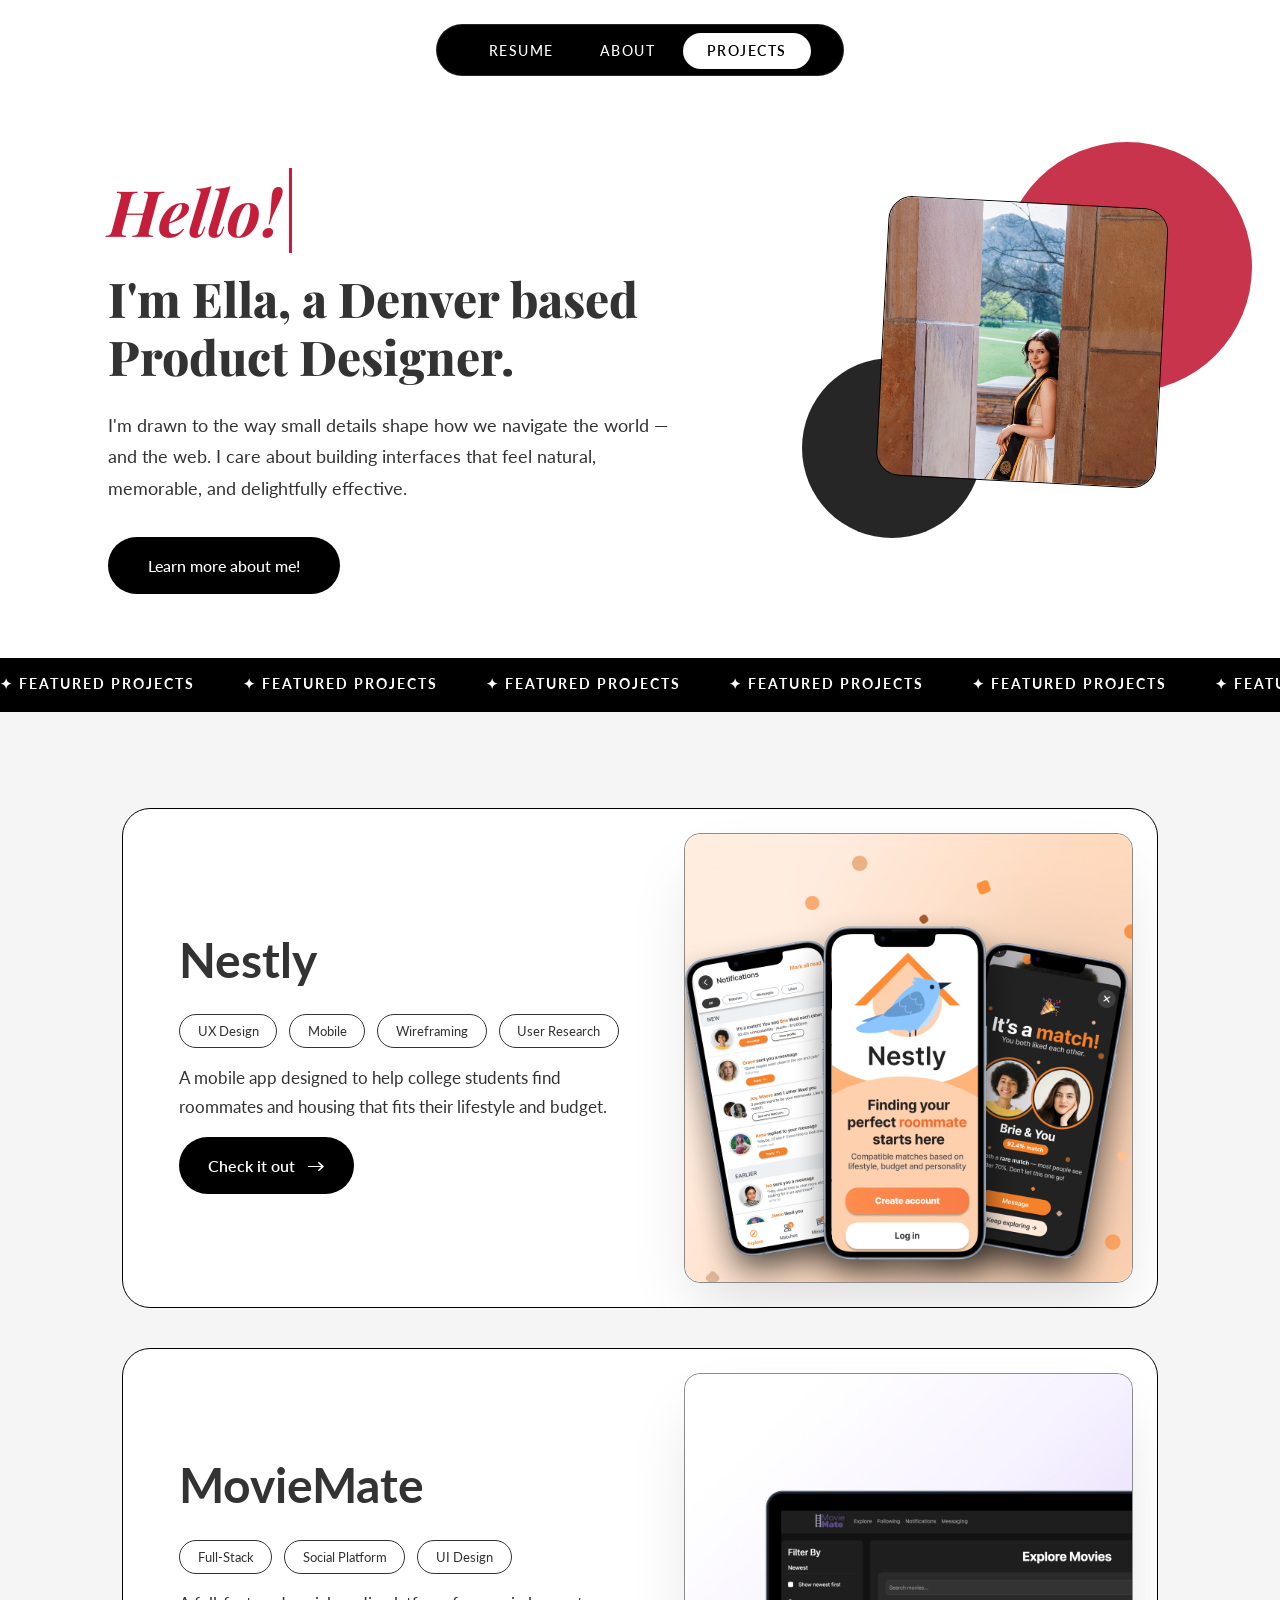
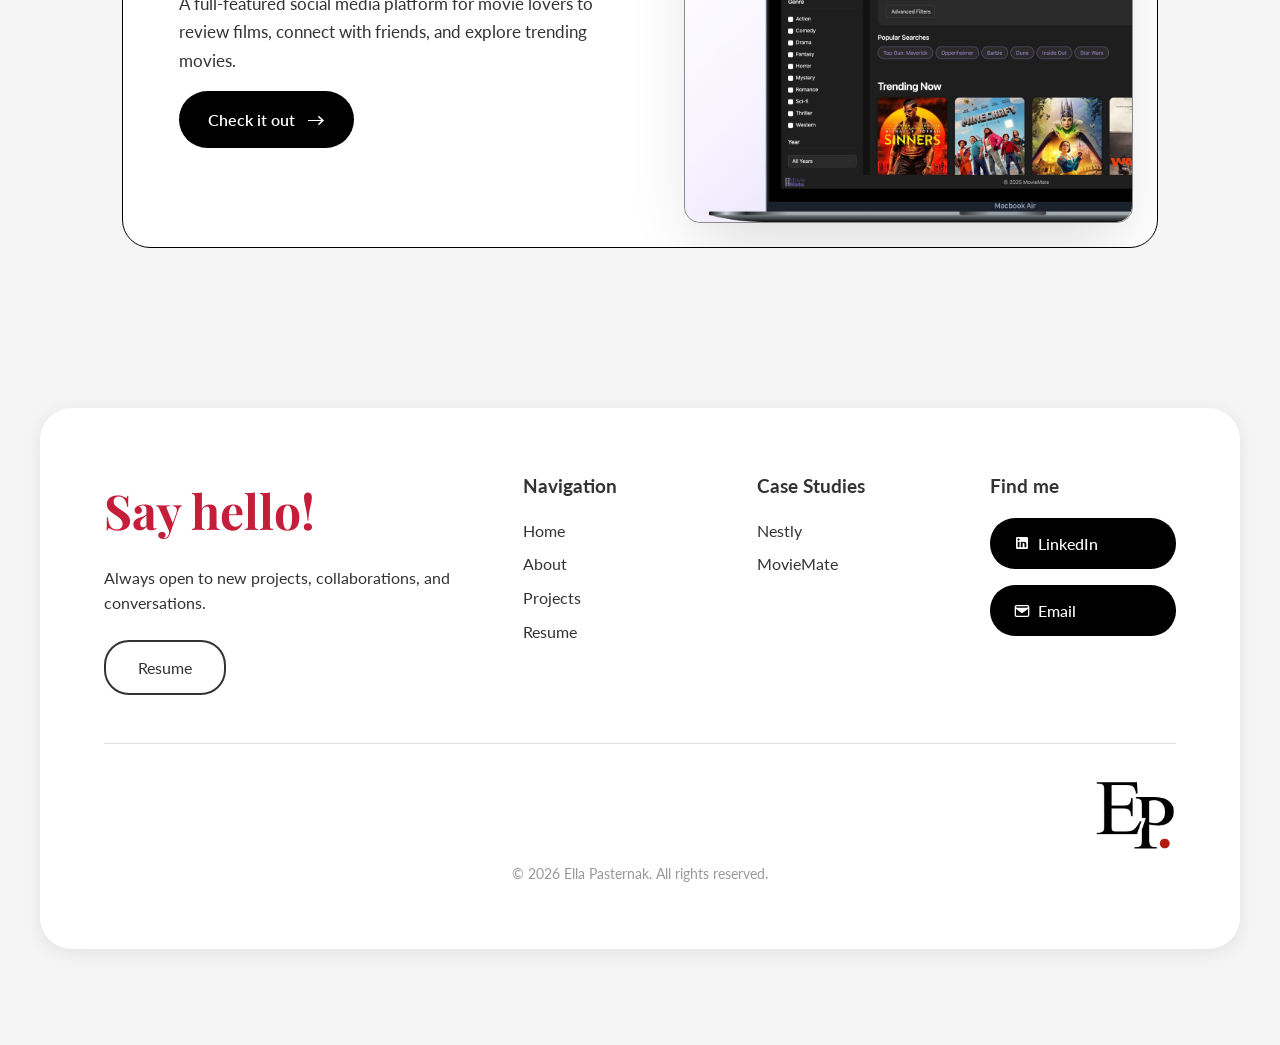
==== index.html @ d208a2ea "fix" ====
<!DOCTYPE html>
<html lang="en">
  <head> 
    <meta charset="UTF-8">
    <meta name="viewport" content="width=device-width, initial-scale=1.0">
    <title>Ella Pasternak - Product Designer</title>
    <link rel="stylesheet" href="styles.css">
    <link href="https://fonts.googleapis.com/css2?family=Material+Symbols+Outlined" rel="stylesheet">
    <link rel="preconnect" href="https://fonts.googleapis.com">
    <link rel="preconnect" href="https://fonts.gstatic.com" crossorigin>
    <link href="https://fonts.googleapis.com/css2?family=Dongle&family=Noto+Sans:ital,wght@0,100..900;1,100..900&family=Stack+Sans+Headline:wght@200..700&display=swap" rel="stylesheet">
    <link href="https://fonts.googleapis.com/css2?family=Nunito:ital,wght@0,200..1000;1,200..1000&display=swap" rel="stylesheet">
    <link href="https://fonts.googleapis.com/css2?family=Playfair+Display:ital,wght@0,400;0,700;1,400&family=Lato:wght@300;400;700&display=swap" rel="stylesheet">
  </head>
    
  <body class="ella-pasternak-home-page">
    <h2 class="visually-hidden">Home Page</h2>
    <nav class="top-nav" aria-label="Main Navigation">
        <h2 class="visually-hidden">Main Navigation</h2>
        <div class="nav-container">
            <div class="nav-logo">
                <img src="img/EPLogo.png" alt="Ella Pasternak Logo">
            </div>
            <ul class="nav-links">
                <li><a href="resume.html">Resume</a></li>
                <li><a href="about.html">About</a></li>
                <li><a href="projects.html">Projects</a></li>
            </ul>
        </div>
    </nav>

    <main id="main-content" class="content-wrapper">
        <section class="hero-home">
            <div class="hero-home-container">
                <div class="hero-text">
                    <h1>
                        <span class="typing-container">
                            <span class="typing-text"></span>
                        </span>
                    </h1>
                    <h2>I'm Ella, a Denver based Product Designer.</h2>
                    <p>I'm drawn to the way small details shape how we navigate the world — and the web. I care about building interfaces that feel natural, memorable, and delightfully effective.</p>
                    <a href="about.html" class="hero-btn">Learn more about me!</a>
                </div>
                <div class="hero-photo-container">
                    <div class="hero-photo-wrapper">
                        <img src="img/college_headshot.png" alt="Ella posing for college graduation" class="hero-profile-photo">
                    </div>
                    <div class="shape shape-1"></div>
                    <div class="shape shape-2"></div>
                </div>
            </div>
            <div class="case-studies-peek">
                <div class="peek-track">
                    <span>✦ FEATURED PROJECTS</span>
                    <span>✦ FEATURED PROJECTS</span>
                    <span>✦ FEATURED PROJECTS</span>
                    <span>✦ FEATURED PROJECTS</span>
                    <span>✦ FEATURED PROJECTS</span>
                    <span>✦ FEATURED PROJECTS</span>
                    <span>✦ FEATURED PROJECTS</span>
                    <span>✦ FEATURED PROJECTS</span>
                    <span>✦ FEATURED PROJECTS</span>
                    <span>✦ FEATURED PROJECTS</span>
                    <span>✦ FEATURED PROJECTS</span>
                    <span>✦ FEATURED PROJECTS</span>
                </div>
            </div>
        </section>

        <!-- Case Studies Section -->
        <section class="case-studies" id="case-studies">
            <div class="case-studies-grid">
                <div class="case-study-card">
                    <div class="case-study-content">
                        <h3>Nestly</h3>
                        <div class="case-study-tags">
                            <span class="case-study-tag">UX Design</span>
                            <span class="case-study-tag">Mobile</span>
                            <span class="case-study-tag">Wireframing</span>
                            <span class="case-study-tag">User Research</span>
                        </div>
                        <p>A mobile app designed to help college students find roommates and housing that fits their lifestyle and budget.</p>
                        <a href="Nestly.html" class="case-study-link">Check it out</a>
                    </div>
                     <div class="case-study-image-wrapper">
                        <div class="cs-browser-frame">
                            <div class="cs-browser-content">
                                <img src="img/Nestly thumbnail.png" alt="Preview of Nestly roommate app">
                            </div>
                        </div>
                    </div>
                </div>
                
                <div class="case-study-card">
                    <div class="case-study-content">
                        <h3>MovieMate</h3>
                        <div class="case-study-tags">
                            <span class="case-study-tag">Full-Stack</span>
                            <span class="case-study-tag">Social Platform</span>
                            <span class="case-study-tag">UI Design</span>
                        </div>
                        <p>A full-featured social media platform for movie lovers to review films, connect with friends, and explore trending movies.</p>
                        <a href="Moviemate.html" class="case-study-link">Check it out</a>
                    </div>
                    <div class="case-study-image-wrapper">
                        <div class="cs-browser-frame">
                            <div class="cs-browser-content">
                                <img src="/img/Moviemate thumbnail.png" alt="Preview of MovieMate app">
                            </div>
                        </div>
                    </div>
                </div>
                <!-- 
                <div class="case-study-card">
                    <div class="case-study-image">Project 3</div>
                    <div class="case-study-content">
                        <h3>Project Name</h3>
                        <span class="case-study-tag">Product Design</span>
                        <p>Brief description of your third project. Showcase what makes this project unique and impactful.</p>
                        <a href="#" class="case-study-link">Check it out</a>
                    </div>
                </div>d
                -->
            </div>
        </section>
    </main>
        
    <!-- Footer -->
    <footer>
        <div class="footer-card">
            <div class="footer-container">
                <div class="footer-main">
                    <h2>Say hello!</h2>
                    <p>Always open to new projects, collaborations, and conversations.</p>
                    <a href="resume.html" class="resume-btn">Resume</a>
                </div>
                
                <div class="footer-section">
                    <h3>Navigation</h3>
                    <ul>
                        <li><a href="index.html">Home</a></li>
                        <li><a href="about.html">About</a></li>
                        <li><a href="projects.html">Projects</a></li>
                        <li><a href="resume.html">Resume</a></li>
                    </ul>
                </div>

                <div class="footer-section">
                    <h3>Case Studies</h3>
                    <ul>
                        <li><a href="nestly.html">Nestly</a></li>
                        <li><a href="moviemate.html">MovieMate</a></li>
                    </ul>
                </div>

                <div class="footer-section">
                    <h3>Find me</h3>
                    <div class="social-links">
                        <a href="https://www.linkedin.com/in/ella-pasternak" target="_blank" class="social-btn">
                            <svg width="16" height="16" viewBox="0 0 24 24" fill="currentColor">
                                <path d="M19 3a2 2 0 0 1 2 2v14a2 2 0 0 1-2 2H5a2 2 0 0 1-2-2V5a2 2 0 0 1 2-2h14m-.5 15.5v-5.3a3.26 3.26 0 0 0-3.26-3.26c-.85 0-1.84.52-2.32 1.3v-1.11h-2.79v8.37h2.79v-4.93c0-.77.62-1.4 1.39-1.4a1.4 1.4 0 0 1 1.4 1.4v4.93h2.79M6.88 8.56a1.68 1.68 0 0 0 1.68-1.68c0-.93-.75-1.69-1.68-1.69a1.69 1.69 0 0 0-1.69 1.69c0 .93.76 1.68 1.69 1.68m1.39 9.94v-8.37H5.5v8.37h2.77z"/>
                            </svg>
                            LinkedIn
                        </a>
                        <a href="mailto:hello@ellapasternak.com" class="social-btn">
                            <svg width="16" height="16" viewBox="0 0 24 24" fill="none" stroke="currentColor" stroke-width="2">
                                <rect x="2" y="4" width="20" height="16" rx="2"/>
                                <path d="M22 7l-10 7L2 7"/>
                            </svg>
                            Email
                        </a>
                    </div>
                </div>
            </div>
            
            <div class="footer-bottom">
                <div class="footer-logo">
                    <img src="img/EPLogo.png" alt="Ella Pasternak Logo">
                </div>
                <p>&copy; 2026 Ella Pasternak. All rights reserved.</p>
            </div>
        </div>
    </footer>
    <script>
        // Typing animation for multilingual hello
        (function() {
            const greetings = ['Hello!', 'Hola!', 'Bonjour!', 'Ciao!', 'Hallo!', '你好!', 'こんにちは!', 'Привет!'];
            let greetingIndex = 0;
            let charIndex = 0;
            let isDeleting = false;

            function initTyping() {
                const typingText = document.querySelector('.typing-text');

                if (typingText) {
                    console.log('Typing element found, starting animation...');
                    const typingSpeed = 150;
                    const deletingSpeed = 100;
                    const pauseBeforeDelete = 2000;
                    const pauseBeforeType = 500;

                    function type() {
                        const currentGreeting = greetings[greetingIndex];
                        
                        if (isDeleting) {
                            typingText.textContent = currentGreeting.substring(0, charIndex - 1);
                            charIndex--;
                        } else {
                            typingText.textContent = currentGreeting.substring(0, charIndex + 1);
                            charIndex++;
                        }

                        let timeoutDuration = isDeleting ? deletingSpeed : typingSpeed;

                        if (!isDeleting && charIndex === currentGreeting.length) {
                            timeoutDuration = pauseBeforeDelete;
                            isDeleting = true;
                        } else if (isDeleting && charIndex === 0) {
                            isDeleting = false;
                            greetingIndex = (greetingIndex + 1) % greetings.length;
                            timeoutDuration = pauseBeforeType;
                        }

                        setTimeout(type, timeoutDuration);
                    }

                    type();
                } else {
                    console.log('Typing element not found');
                }
            }

            // Initialize when DOM is ready
            if (document.readyState === 'loading') {
                document.addEventListener('DOMContentLoaded', initTyping);
            } else {
                initTyping();
            }
        })();

        // Smooth scrolling for navigation links
        document.addEventListener('DOMContentLoaded', function() {
            document.querySelectorAll('a[href^="#"]').forEach(anchor => {
                anchor.addEventListener('click', function (e) {
                    e.preventDefault();
                    const target = document.querySelector(this.getAttribute('href'));
                    if (target) {
                        target.scrollIntoView({
                            behavior: 'smooth',
                            block: 'start'
                        });
                    }
                });
            });

            // Scroll animations
            const observerOptions = {
                threshold: 0.1,
                rootMargin: '0px 0px -100px 0px'
            };

            const observer = new IntersectionObserver((entries) => {
                entries.forEach(entry => {
                    if (entry.isIntersecting) {
                        entry.target.classList.add('visible');
                    }
                });
            }, observerOptions);
        });
    </script>
  </body>
</html>
---- styles.css ----
* {
    margin: 0;
    padding: 0;
    box-sizing: border-box;
}

:root {
    --primary-red: #C41E3A;
    --black: #000000;
    --white: #FFFFFF;
    --light-gray: #F5F5F5;
    --mid-gray: #E0E0E0;
    --text-gray: #333333;
}

html {
    scroll-behavior: smooth;
}

body {
    font-family: 'Lato', sans-serif;
    color: var(--text-gray);
    line-height: 1.6;
    background-color: var(--light-gray);
    overflow-x: hidden;
}

/* Visually hidden utility class */
.visually-hidden {
    position: absolute;
    width: 1px;
    height: 1px;
    margin: -1px;
    padding: 0;
    overflow: hidden;
    clip: rect(0, 0, 0, 0);
    border: 0;
}

/* Navigation */
nav,
.top-nav {
    background-color: transparent;
    padding: 1.5rem 0;
    position: fixed;
    top: 0;
    width: 100%;
    z-index: 1000;
    display: flex;
    justify-content: center;
    box-shadow: none;
}

.nav-container {
    background-color: var(--black);
    border: 1px solid rgba(255, 255, 255, 0.15);
    border-radius: 50px;
    padding: 0.75rem 2rem;
    display: flex;
    justify-content: center;
    align-items: center;
    gap: 0.5rem;
}

.nav-logo {
    display: none; /* hide logo to match the style */
}

.nav-links {
    display: flex;
    gap: 0.5rem;
    list-style: none;
    align-items: center;
}

.nav-links a {
    color: var(--white);
    text-decoration: none;
    font-size: 0.85rem;
    font-weight: 500;
    letter-spacing: 1.5px;
    text-transform: uppercase;
    padding: 0.5rem 1.2rem;
    border-radius: 50px;
    transition: all 0.3s ease;
}

.nav-links a:hover {
    color: var(--black);
    background-color: var(--white);
}

/* CTA button - last nav item */
.nav-links li:last-child a {
    background-color: var(--white);
    color: var(--black);
    font-weight: 600;
    padding: 0.6rem 1.5rem;
}

.nav-links li:last-child a:hover {
    background-color: var(--primary-red);
    color: var(--white);
}

/* Hero Section - Home Page */
.hero-home {
    background-color: var(--white);
    min-height: unset;
    display: flex;
    flex-direction: column;
    justify-content: flex-start;
    padding: 6rem 2rem 0;
    position: relative;
    margin-top: 0;
}

.hero-home-container {
    max-width: 1400px;
    margin: 0 auto;
    display: grid;
    grid-template-columns: 1.4fr 0.6fr; /* text left, photo right */
    gap: 4rem;
    align-items: center;
}

.hero-photo-container {
    position: relative;
    display: flex;
    justify-content: flex-start;
    align-items: center;
}

.hero-profile-photo {
    width: 280px;
    height: 280px;
    border-radius: 24px;
    object-fit: cover;
    object-position: top;
    border: 1px solid rgb(0, 0, 0);
}

.hero-photo-wrapper {
    position: relative;
}

.hero-text {
    padding: 0;
    max-width: 700px;
}

.hero-text h1 {
    font-family: 'Playfair Display', serif;
    font-size: 4rem;
    font-weight: 700; /* bold */
    font-style: italic;
    color: var(--primary-red);
    margin-bottom: 0.5rem;
}

.hero-text h2 {
    font-family: 'Playfair Display', serif;
    font-size: 3rem;
    font-weight: 800;
    color: var(--text-gray);
    margin-bottom: 1.5rem;
    line-height: 1.2;
}

.hero-text p {
    font-size: 1.1rem;
    line-height: 1.8;
    color: var(--text-gray);
    margin-bottom: 2rem;
    margin-left: 0;
    padding-left: 0;
    max-width: 560px;
}

/* Scrolling peek strip */
.case-studies-peek {
    width: 100vw;
    position: relative;
    left: 50%;
    margin-left: -50vw;
    background-color: var(--black);
    padding: 1rem 0;
    margin-top: 4rem;
    overflow: hidden;
}

.peek-track {
    display: flex;
    gap: 3rem;
    white-space: nowrap;
    animation: marquee 12s linear infinite;
    width: max-content;
    color: var(--white);
    font-size: 0.85rem;
    font-weight: 700;
    letter-spacing: 2px;
    text-transform: uppercase;
}

@keyframes marquee {
    from { transform: translateX(0); }
    to { transform: translateX(-50%); }
}

.typing-container {
    display: inline-block;
    color: var(--primary-red);
    font-style: italic;
    min-width: 300px;
}

.typing-text {
    border-right: 3px solid var(--primary-red);
    padding-right: 8px;
    animation: blink 0.7s step-end infinite;
}

@keyframes blink {
    from, to { border-color: transparent; }
    50% { border-color: var(--primary-red); }
}

.hero-photo-container {
    position: relative;
    display: flex;
    justify-content: center;
    align-items: center;
}

.hero-photo-wrapper {
    position: relative;
    z-index: 2;
    transform: rotate(3deg);
    transition: transform 0.3s ease;
}

.hero-photo-wrapper:hover {
    transform: rotate(0deg) scale(1.02);
}

.hero-btn {
    display: inline-block;
    padding: 1rem 2.5rem;
    background-color: var(--black);
    color: var(--white);
    text-decoration: none;
    border-radius: 30px;
    font-size: 1rem;
    font-weight: 500;
    transition: all 0.3s ease;
}

.hero-btn:hover {
    background-color: var(--primary-red);
    transform: translateY(-2px);
    box-shadow: 0 8px 20px rgba(196, 30, 58, 0.3);
}

/* Hero Section - About Page */
.hero {
    background-color: var(--white);
    padding: 12rem 2rem 8rem;
    margin-top: 0;
    text-align: center;
}

.about-hero {
    background-color: var(--white);
    padding: 6rem 2rem 3rem;
    margin-top: 0;
    position: relative;
    overflow: hidden;
}

.content-wrapper {
    margin-top: 0;
}

.about-hero-container {
    max-width: 1400px;
    margin: 0 auto;
    display: grid;
    grid-template-columns: 1.2fr 0.8fr;
    gap: 6rem;
    align-items: flex-start;
    position: relative;
}

.hero-text {
    padding-right: 2rem;
    padding-top: 4rem;
}

.about-hero h1 {
    font-family: 'Playfair Display', serif;
    font-size: 4rem; 
    margin-bottom: 2rem;
    line-height: 1.1;
    color:rgb(0, 0, 0);
}

.typing-container {
    display: inline-block;
    color: var(--primary-red);
    font-style: italic;
    min-width: 300px;
}

.typing-text {
    border-right: 3px solid var(--primary-red);
    padding-right: 8px;
    animation: blink 0.7s step-end infinite;
}

@keyframes blink {
    from, to { border-color: transparent; }
    50% { border-color: var(--primary-red); }
}

.about-hero h1 .name-text {
    color: var(--text-black);
    display: block;
    margin-top: 0.5rem;
}

.highlight-name {
   color: var(--primary-red);
    font-style: italic;
    font-weight: 900;
    font-size: 4.5rem;
    padding: 0.1rem 0.8rem;
    border-radius: 50px;
    display: inline-block;
}

.photo-container {
    position: relative;
    display: flex;
    justify-content: flex-end;
    align-items: center;
    padding-top: 4rem;
}

.photo-wrapper {
    position: relative;
    z-index: 2;
    transform: rotate(3deg);
    transition: transform 0.3s ease;
}

.photo-wrapper:hover {
    transform: rotate(0deg) scale(1.02);
}

.profile-photo {
    width: 100%;
    max-width: 450px;
    height: 550px;
    border-radius: 20px;
    object-fit: cover;
    border: 1px solid rgb(0, 0, 0);
}

.photo-stack {
    position: relative;
    width: 100%;
    max-width: 450px;   
    height: 550px;      
}

.photo-stack .photo-wrapper {
    position: absolute;
    top: 0;
    right: 0;
    transition: transform 0.6s ease, z-index 0.6s ease;
}

.curved-arrow {
    position: absolute;
    width: 200px;
    left: 55%; /* sits in the gap between text and photos */
    top: 20%;
    z-index: 10;
    opacity: 0.85;
}

@keyframes bounce {
    0%, 100% { transform: translateY(0) rotate(-15deg); }
    50% { transform: translateY(-8px) rotate(-15deg); }
}

/* Splayed starting layout */
.card-1 { transform: rotate(-6deg) translateX(0); z-index: 3; }
.card-2 { transform: rotate(2deg) translateX(-20px); z-index: 2; }
.card-3 { transform: rotate(8deg) translateX(-40px); z-index: 1; }

/* Decorative shapes */
.shape {
    position: absolute;
    border-radius: 50%;
    z-index: 1;
}

.shape-1 {
    width: 250px;
    height: 250px;
    background-color: var(--primary-red);
    top: -60px;
    right: -80px;
    opacity: 0.9;
    animation: float 6s ease-in-out infinite;
}

.shape-2 {
    width: 180px;
    height: 180px;
    background-color: var(--black);
    bottom: -50px;
    left: -70px;
    opacity: 0.85;
    animation: float 8s ease-in-out infinite reverse;
}

.shape-3 {
    width: 120px;
    height: 120px;
    background-color: var(--primary-red);
    bottom: 150px;
    right: -60px;
    opacity: 0.7;
    animation: float 7s ease-in-out infinite;
}

@keyframes float {
    0%, 100% { transform: translateY(0px); }
    50% { transform: translateY(-20px); }
}

/* Diagonal Section - About Me */
.about-section {
    background-color: var(--white);
    padding: 2rem 2rem 6rem;
}

.about-cards {
    max-width: 1400px;
    margin: 0 auto;
    display: grid;
    grid-template-columns: 1fr 1fr;
    gap: 2rem;
}

.about-card {
    background-color: var(--light-gray);
    padding: 3rem;
    border-radius: 24px;
    border-top: 4px solid var(--primary-red);
}

.about-card h3 {
    font-family: 'Playfair Display', serif;
    font-size: 1.8rem;
    color: var(--primary-red);
    margin-bottom: 1rem;
}

.about-card p {
    font-size: 1.1rem;
    line-height: 1.8;
    color: var(--text-gray);
}

.sticky-title {
    position: sticky;
    top: 120px;
}

.sticky-title h2 {
    font-family: 'Playfair Display', serif;
    font-size: 3.5rem;
    color: var(--text-gray);
    line-height: 1.2;
}

.hero-text .hero-tagline {
    font-family: 'Lato', sans-serif;
    font-size: 2rem;
    font-weight: 400;
    color: rgb(53, 53, 53);
    line-height: 1.8;
    margin-top: 1.5rem;
    max-width: 800px;
}

.content-blocks {
    display: flex;
    flex-direction: column;
    gap: 3rem;
}

.content-block {
    background-color: var(--white);
    padding: 3rem;
    border-radius: 24px;
    box-shadow: 0 8px 30px rgba(0, 0, 0, 0.08);
    transform: translateX(50px);
    opacity: 0;
    transition: all 0.6s ease-out;
}

.content-block.visible {
    transform: translateX(0);
    opacity: 1;
}

.content-block h3 {
    font-family: 'Playfair Display', serif;
    font-size: 1.8rem;
    color: var(--primary-red);
    margin-bottom: 1rem;
}

.content-block p {
    font-size: 1.1rem;
    line-height: 1.8;
    color: var(--text-gray);
}

/* Image Grid Section - Fun Facts */
.fun-facts-section {
    background-color: var(--white);
    padding: 2rem 2rem 4rem;
    border-top: none;
    border-bottom: none;
}

.fun-facts-title {
    font-family: 'Playfair Display', serif;
    font-size: 3.5rem;
    color: var(--text-gray); /* back to dark since background is now white */
    margin-bottom: 1.5rem;
    text-align: left;
}

.squiggle {
    width: 100%;
    height: 40px;
    display: block;
}

.squiggle-top {
    margin-bottom: 2rem;
}

.squiggle-bottom {
    margin-top: 2rem;
}

/* also update card text back to dark */
.card-content p {
    color: var(--black);
    font-size: 0.9rem;
    line-height: 1.5;
}


.image-grid {
    display: grid;
    grid-template-columns: repeat(4, 1fr);
    gap: 2rem;
    align-items: stretch; /* makes all cards same height */
}

.image-card {
    background: transparent;
    border-radius: 0;
    box-shadow: none;
    display: flex; /* needed for stretch to work */
}

.polaroid {
    background: var(--white);
    border: 2px solid rgba(0, 0, 0, 0.15); /* softer border */
    border-radius: 12px; /* soft corners */
    padding: 10px 10px 20px 10px;
    box-shadow: 
        0 4px 6px rgba(0, 0, 0, 0.05),
        0 10px 20px rgba(0, 0, 0, 0.1),
        0 20px 40px rgba(0, 0, 0, 0.08); /* subtle gradient-like shadow */
    display: flex;
    flex-direction: column;
    width: 100%;
    flex: 1; /* stretch to full height */
}

.card-image {
    width: 100%;
    height: 260px;
    object-fit: cover;
    display: block;
    border: none;
    border-radius: 8px; /* soft corners on image too */
}

.card-content {
    padding: 0.75rem 0.25rem 0;
    flex: 1; /* pushes content to fill remaining space */
}



.image-card:hover {
    transform: translateY(-6px);
    box-shadow: none;
}

.image-card:nth-child(1),
.image-card:nth-child(4) {
    grid-column: span 1;
}

/* Offset Two Column - Philosophy */
.offset-section {
    background-color: var(--white);
    padding: 8rem 2rem;
    padding-top: 2rem;
}

.offset-container {
    max-width: 1400px;
    margin: 0 auto;
}

.philosophy-title {
    font-family: 'Playfair Display', serif;
    font-size: 3.5rem;
    color: var(--text-gray);
    margin-bottom: 4rem;
    text-align: center;
}

.offset-grid {
    display: grid;
    grid-template-columns: 1fr 1fr;
    gap: 4rem;
    align-items: center;
}

.offset-item {
    background-color: var(--light-gray);
    padding: 3rem;
    border-radius: 24px;
    border-left: 6px solid var(--primary-red);
}

.offset-item:first-child {
    transform: translateY(-60px);
}

.offset-item:last-child {
    transform: translateY(60px);
}

.offset-item h3 {
    font-family: 'Playfair Display', serif;
    font-size: 2.2rem;
    color: var(--primary-red);
    margin-bottom: 1.5rem;
}

.offset-item p {
    font-size: 1.1rem;
    line-height: 1.8;
    color: var(--text-gray);
}

/* Case Studies (for home page) */

.case-studies {
    max-width: 1100px;
    margin: 0 auto;
    padding: 6rem 2rem;
}

.case-studies-grid {
    display: flex;
    flex-direction: column;
    gap: 2.5rem;
}

.case-study-card {
    background-color: var(--white);
    border: 1px solid rgb(0, 0, 0);
    border-radius: 28px;
    overflow: hidden;
    cursor: pointer;
    display: flex; /* change from grid to flex */
    flex-direction: row;
    height: 500px;
    padding: 1.5rem;
    gap: 1.5rem;
    transition: transform 0.3s ease, box-shadow 0.3s ease;
}

.case-study-content {
    display: flex;
    flex-direction: column;
    justify-content: space-between; /* spreads title, tags, button evenly */
    align-items: flex-start;
    gap: 2rem;
    flex: 1; /* takes up remaining space */
    height: 100%;
    padding: 2rem;
    order: 1;
}

.case-study-content h3 {
    font-size: 3rem;
}

.case-study-card:hover {
    transform: translateY(-6px);
    box-shadow: 0 12px 40px rgba(0,0,0,0.08);
}


.case-study-image-wrapper {
    flex: 1;
    display: flex;
    align-items: stretch; /* stretch instead of center */
    justify-content: center;
    order: 2;
    padding: 0;
}

.cs-browser-frame {
    border-radius: 1rem;
    overflow: hidden;
    position: relative;
    width: 100%;
    height: 100%;
    padding: 0;
    background-color: #ffffff; 
    border: 1px solid rgb(139, 139, 139); 
    box-shadow:
        inset 0 1px 0 0 rgba(255,255,255,0.1),
        0 2rem 4rem -1rem rgba(0,0,0,0.15);
}

.case-study-card:hover .cs-browser-frame {
    transform: translateY(-4px);
}

.cs-browser-content {
    width: 100%;
    height: 100%;
}

.cs-browser-content img {
    width: 100%;
    height: 100%;
    object-fit: cover;
    object-position: top; /* anchors to top so important content isn't cropped */
    display: block;
    border-radius: 1rem;
}

.case-study-content {
    display: flex;
    flex-direction: column;
    justify-content: center; /* change from space-between to center */
    align-items: flex-start;
    gap: 1rem; /* reduce gap to bring elements closer */
    flex: 1;
    height: 100%;
    padding: 2rem;
    order: 1;
}

.case-study-content p {
    color: var(--text-gray);
    line-height: 1.7;
    font-size: 1.05rem;
    margin: 0;
}

.case-study-tags {
    display: flex;
    flex-wrap: wrap;
    gap: 0.75rem;
}

.case-study-tag {
    padding: 0.35rem 1.1rem;
    border: 1px solid var(--text-gray);
    font-size: 0.8rem;
    border-radius: 999px;
}

.case-study-link {
    display: inline-flex;
    align-items: center;
    gap: 0.75rem;
    background-color: var(--black);
    color: var(--white);
    text-decoration: none;
    padding: 0.9rem 1.8rem;
    border-radius: 50px;
    font-weight: 600;
    font-size: 1rem;
    transition: background-color 0.3s ease, gap 0.3s ease;
    align-self: flex-start;
}

.case-study-link:hover {
    gap: 1rem;
    background-color: var(--primary-red);
}

.case-study-link::after {
    content: '→';
    font-size: 1.1rem;
}

/* Footer */
footer {
    background-color: var(--light-gray);
    padding: 4rem 2rem 6rem;
}

.footer-card {
    max-width: 1200px;
    margin: 0 auto;
    background-color: var(--white);
    border-radius: 32px;
    padding: 4rem;
    box-shadow: 0 4px 20px rgba(0, 0, 0, 0.08);
}

.footer-logo img {
    height: 80px;
    width: auto; 
    border-radius: 0; 
    object-fit: contain;    
}

.footer-container {
    display: grid;
    grid-template-columns: 2fr 1fr 1fr 1fr;
    gap: 3rem;
}

.footer-main h2 {
    font-family: 'Playfair Display', serif;
    font-size: 3rem;
    color: var(--primary-red);
    margin-bottom: 1rem;
}

.footer-main p {
    margin-bottom: 1.5rem;
    color: var(--text-gray);
}

.footer-main .resume-btn {
    display: inline-block;
    padding: 0.8rem 2rem;
    border: 2px solid var(--text-gray);
    border-radius: 25px;
    text-decoration: none;
    color: var(--text-gray);
    transition: all 0.3s ease;
}

.footer-main .resume-btn:hover {
    background-color: var(--text-gray);
    color: var(--white);
}

.footer-section h3 {
    font-weight: 700;
    margin-bottom: 1rem;
    color: var(--text-gray);
}

.footer-section ul {
    list-style: none;
}

.footer-section ul li {
    margin-bottom: 0.5rem;
}

.footer-section a {
    color: var(--text-gray);
    text-decoration: none;
    transition: color 0.3s ease;
}

.footer-section a:hover {
    color: var(--primary-red);
}

.social-links {
    display: flex;
    flex-direction: column;
    gap: 1rem;
}

.social-btn {
    display: flex;
    align-items: center;
    gap: 0.5rem;
    padding: 0.8rem 1.5rem;
    background-color: var(--black);
    color: var(--white) !important;
    text-decoration: none;
    border-radius: 25px;
    transition: all 0.3s ease;
    font-weight: 500;
}

.social-btn:hover {
    background-color: var(--primary-red);
    color: var(--white) !important;
    transform: translateX(5px);
    box-shadow: 0 4px 12px rgba(196, 30, 58, 0.4);
}

.social-btn svg {
    flex-shrink: 0;
    color: var(--white);
}

.social-btn svg path {
    fill: currentColor;
}

.social-btn svg rect,
.social-btn svg line {
    stroke: currentColor;
    fill: none;
}

.footer-logo {
    text-align: right;
}

.footer-logo-text {
    font-family: 'Playfair Display', serif;
    font-size: 4rem;
    color: var(--text-gray);
    font-weight: 700;
}

.footer-bottom {
    margin-top: 3rem;
    padding-top: 2rem;
    border-top: 1px solid var(--mid-gray);
    text-align: center;
    color: #999;
    font-size: 0.9rem;
}

/* Animations */
@keyframes fadeInUp {
    from {
        opacity: 0;
        transform: translateY(30px);
    }
    to {
        opacity: 1;
        transform: translateY(0);
    }
}

/* Responsive */
@media (max-width: 1200px) {
    .hero-home-container,
    .about-hero-container,
    .diagonal-content,
    .offset-grid {
        grid-template-columns: 1fr;
        gap: 3rem;
    }

    .hero-photo-container,
    .photo-container {
        order: -1;
        justify-content: center;
    }

    .offset-item:first-child,
    .offset-item:last-child {
        transform: translateY(0);
    }

    .image-grid {
        grid-template-columns: repeat(2, 1fr);
    }

    .image-card:nth-child(1),
    .image-card:nth-child(4) {
        grid-column: span 1;
    }
}

@media (max-width: 968px) {
    .nav-links {
        gap: 1rem;
    }

    .hero-text h1,
    .about-hero h1 {
        font-size: 4rem;
    }

    .hero h1 {
        font-size: 3rem;
    }

    .hero h2 {
        font-size: 1.5rem;
    }

    .sticky-title h2,
    .fun-facts-title,
    .philosophy-title {
        font-size: 2.5rem;
    }

    .case-studies-grid {
        grid-template-columns: 1fr;
    }

    .footer-container {
        grid-template-columns: 1fr;
    }

    .footer-card {
        padding: 3rem 2rem;
        border-radius: 24px;
    }

    .footer-logo {
        text-align: left;
    }
}

@media (max-width: 640px) {
    .nav-links {
        font-size: 0.85rem;
        gap: 0.8rem;
    }

    .logo {
        font-size: 1.2rem;
    }

    .hero-text h1,
    .about-hero h1 {
        font-size: 2.5rem;
    }

    .hero h1 {
        font-size: 2.5rem;
    }

    .typing-container {
        min-width: 200px;
    }

    .image-grid {
        grid-template-columns: 1fr;
    }

    .section-title {
        font-size: 2rem;
    }

    .footer-main h2 {
        font-size: 2rem;
    }

    .footer-logo-text {
        font-size: 3rem;
    }

    .footer-card {
        padding: 2.5rem 1.5rem;
    }

    .profile-photo,
    .hero-profile-photo {
        max-width: 350px;
        height: 450px;
    }
}

/* Projects Page */
.projects-hero {
    background: linear-gradient(135deg, #f8f9fa 0%, #ffffff 100%);
    padding: 6rem 2rem 4rem;
    text-align: center;
    position: relative;
    overflow: hidden;
}

.projects-hero-content {
    max-width: 800px;
    margin: 0 auto;
    position: relative;
    z-index: 2;
}

.projects-hero h1 {
    font-family: 'Playfair Display', serif;
    font-size: 4rem;
    color: var(--text-gray);
    margin-bottom: 1.5rem;
    margin-top: 0;
}

.projects-hero p {
    font-family: 'Inter', sans-serif;
    font-size: 1.1rem;
    color: #666;
    line-height: 1.8;
    margin: 0;
}

/* Floating Circles */
.floating-circle {
    position: absolute;
    border-radius: 50%;
    background: rgba(196, 30, 58, 0.08);
    animation: float 6s ease-in-out infinite;
    z-index: 1;
}

.circle-1 {
    width: 200px;
    height: 200px;
    top: 10%;
    left: 5%;
    animation-delay: 0s;
}

.circle-2 {
    width: 150px;
    height: 150px;
    top: 50%;
    right: 10%;
    animation-delay: 1s;
}

.circle-3 {
    width: 120px;
    height: 120px;
    top: 20%;
    right: 15%;
    animation-delay: 2s;
}

.circle-4 {
    width: 180px;
    height: 180px;
    bottom: 10%;
    left: 15%;
    animation-delay: 1.5s;
}

.circle-5 {
    width: 100px;
    height: 100px;
    bottom: 20%;
    right: 5%;
    animation-delay: 0.5s;
}

@keyframes float {
    0%, 100% {
        transform: translateY(0px);
    }
    50% {
        transform: translateY(-20px);
    }
}

/* Projects Section */
.projects-section {
    padding: 4rem 2rem;
    background: var(--white);
}

.projects-grid {
    display: grid;
    grid-template-columns: repeat(auto-fit, minmax(350px, 1fr));
    gap: 2.5rem;
    max-width: 1200px;
    margin: 0 auto;
}

.project-card {
    background: var(--white);
    border: 1px solid #e0e0e0;
    border-radius: 16px;
    overflow: hidden;
    text-decoration: none;
    transition: all 0.3s ease;
    display: flex;
    flex-direction: column;
    height: 100%;
    box-shadow: 0 2px 8px rgba(0, 0, 0, 0.08);
}

.project-card:hover {
    transform: translateY(-8px);
    box-shadow: 0 12px 24px rgba(0, 0, 0, 0.15);
    border-color: var(--primary-red);
}

.project-card-image {
    width: 100%;
    height: 280px;
    overflow: hidden;
    background: #f5f5f5;
}

.project-card-image img {
    width: 100%;
    height: 100%;
    object-fit: cover;
    transition: transform 0.3s ease;
}

.project-card:hover .project-card-image img {
    transform: scale(1.05);
}

.project-card-content {
    padding: 2rem;
    display: flex;
    flex-direction: column;
    gap: 0.75rem;
    flex-grow: 1;
}

.project-card h3 {
    font-family: 'Playfair Display', serif;
    font-size: 1.8rem;
    color: var(--text-gray);
    margin: 0;
}

.project-type {
    color: var(--primary-red);
    font-size: 0.9rem;
    font-weight: 600;
    text-transform: uppercase;
    letter-spacing: 0.5px;
    margin: 0;
}

.project-description {
    color: #666;
    font-size: 0.95rem;
    line-height: 1.6;
    margin: 0;
    flex-grow: 1;
}

/* Responsive */
@media (max-width: 968px) {
    .projects-hero {
        padding: 4rem 2rem 3rem;
    }

    .projects-hero h1 {
        font-size: 2.5rem;
    }

    .projects-grid {
        grid-template-columns: 1fr;
    }

    .circle-1, .circle-2, .circle-3, .circle-4, .circle-5 {
        opacity: 0.5;
    }
}

@media (max-width: 640px) {
    .projects-hero {
        padding: 3rem 1.5rem 2rem;
    }

    .projects-hero h1 {
        font-size: 2rem;
    }

    .projects-hero p {
        font-size: 1rem;
    }

    .projects-section {
        padding: 2rem 1.5rem;
    }

    .circle-1, .circle-2, .circle-3, .circle-4, .circle-5 {
        display: none;
    }
}

/* ===================================
   CASE STUDY PAGE STYLES
   =================================== */

.case-study-page {
    background-color: var(--white);
}

/* Case Study Hero */
.case-study-hero {
    background-color: var(--white);
    padding: 8rem 2rem 4rem;
    margin-top: 0;
}

.case-study-hero-container {
    max-width: 1200px;
    margin: 0 auto;
    text-align: center;
}

.case-study-category {
    display: flex;
    gap: 1rem;
    flex-wrap: wrap;
    justify-content: center;
    margin-bottom: 1.5rem;
}
 

/* Case Study Sections */

.cs-section {
    padding: 3rem 2rem;
}

.cs-container {
    max-width: 1200px;
    margin: 0 auto;
}

.section-label {
    display: block;
    font-size: 0.85rem;
    color: var(--primary-red);
    text-transform: uppercase;
    letter-spacing: 1.5px;
    margin-bottom: 1rem;
    font-weight: 600;
}

.cs-section h2 {
    font-family: 'Playfair Display', serif;
    font-size: 3rem;
    color: var(--text-gray);
    margin-bottom: 2rem;
    line-height: 1.2;
}

.section-intro {
    font-size: 1.2rem;
    line-height: 1.8;
    color: var(--text-gray);
    max-width: 900px;
    margin-bottom: 3rem;
}

.large-text {
    font-size: 1.3rem;
    line-height: 1.7;
    color: var(--text-gray);
}

/* Two Column Layout */
.two-column-layout {
    display: grid;
    grid-template-columns: 1.2fr 0.8fr;
    gap: 4rem;
    align-items: start;
}

.stats-grid {
    display: grid;
    grid-template-columns: 1fr;
    gap: 2rem;
}

.stat-item {
    text-align: center;
    padding: 2rem;
    background-color: var(--light-gray);
    border-radius: 16px;
}

.stat-number {
    font-family: 'Playfair Display', serif;
    font-size: 3rem;
    color: var(--primary-red);
    font-weight: 700;
    margin-bottom: 0.5rem;
}

.stat-label {
    font-size: 1rem;
    color: var(--text-gray);
}

/* Solution Grid */
.solution-grid {
    display: flex;
    flex-direction: column;
    gap: 5rem;
    margin-top: 3rem;
}

.solution-item {
    display: grid;
    grid-template-columns: 80px 30% 1fr;
    gap: 3rem;
    align-items: start;
}

.solution-number {
    font-family: 'Playfair Display', serif;
    font-size: 3.5rem;
    color: var(--primary-red);
    font-weight: 700;
    flex-shrink: 0;
    width: 80px;
}

.solution-content {
    flex: 0 0 30%;
    min-width: 0;
}

.solution-item h3 {
    font-size: 1.8rem;
    margin-bottom: 1rem;
    color: var(--text-gray);
}

.solution-item p {
    line-height: 1.8;
    color: var(--text-gray);
    margin: 0 0 1.5rem 0;
}

.solution-image {
    flex: 1;
    aspect-ratio: 4 / 3; 
    border-radius: 12px;
    overflow: hidden;
    box-shadow: 0 8px 30px rgba(0, 0, 0, 0.1);
}

.solution-image img {
    width: 100%;
    height: 100%;
    object-fit: cover;
    object-position: top;
    display: block;
}

/* Process Timeline */
.process-timeline {
    position: relative;
    padding-left: 3rem;
    margin-top: 3rem;
}

.process-timeline::before {
    content: '';
    position: absolute;
    left: 0;
    top: 0;
    bottom: 0;
    width: 2px;
    background-color: var(--mid-gray);
}

.timeline-item {
    position: relative;
    margin-bottom: 4rem;
}

.timeline-marker {
    position: absolute;
    left: -3.5rem;
    top: 0.3rem;
    width: 16px;
    height: 16px;
    background-color: var(--primary-red);
    border-radius: 50%;
    border: 3px solid var(--white);
    box-shadow: 0 0 0 3px var(--mid-gray);
}

.timeline-content h3 {
    font-size: 1.5rem;
    color: var(--text-gray);
    margin-bottom: 1rem;
}

.timeline-content p {
    line-height: 1.7;
    color: var(--text-gray);
    margin-bottom: 1rem;
}

.timeline-list {
    list-style: none;
    margin-top: 1rem;
}

.timeline-list li {
    padding-left: 1.5rem;
    margin-bottom: 0.5rem;
    position: relative;
    color: var(--text-gray);
}

.timeline-list li::before {
    content: '•';
    position: absolute;
    left: 0;
    color: var(--primary-red);
}

.process-image,
.design-system-preview {
    margin-top: 1.5rem;
    border-radius: 12px;
    overflow: hidden;
    box-shadow: 0 8px 30px rgba(0, 0, 0, 0.1);
}

.process-image img,
.design-system-preview img {
    width: 100%;
    height: auto;
    display: block;
}

/* Color Palette */
.color-story {
    margin-top: 2rem;
}

.color-explanation {
    margin-bottom: 2rem;
}

.color-palette {
    display: grid;
    grid-template-columns: repeat(4, 1fr);
    gap: 1.5rem;
    margin-top: 2rem;
}

.color-swatch {
    aspect-ratio: 1;
    border-radius: 12px;
    padding: 2rem 1rem 1rem;
    display: flex;
    flex-direction: column;
    justify-content: flex-end;
    gap: 0.5rem;
    box-shadow: 0 4px 15px rgba(0, 0, 0, 0.1);
}

.color-name,
.color-hex {
    display: block;
    text-align: center;
    font-size: 0.9rem;
}

.color-name {
    font-weight: 600;
}

.color-hex {
    font-family: monospace;
    font-size: 0.85rem;
}

/* Decision Cards */
.decision-cards {
    display: grid;
    grid-template-columns: repeat(3, 1fr);
    gap: 2rem;
    margin-top: 3rem;
}

.decision-card {
    padding: 2rem;
    background-color: var(--light-gray);
    border-radius: 12px;
}

.decision-card h3 {
    font-size: 1.2rem;
    margin-bottom: 1rem;
    color: var(--text-gray);
}

.decision-card p {
    line-height: 1.7;
    color: var(--text-gray);
}

/* Learning Grid */
.learning-grid {
    display: grid;
    grid-template-columns: repeat(2, 1fr);
    gap: 3rem;
    margin-top: 3rem;
}

.learning-item {
    padding: 2.5rem;
    background-color: var(--light-gray);
    border-radius: 16px;
}

.learning-emoji {
    font-size: 3rem;
    margin-bottom: 1rem;
}

.learning-item h3 {
    font-size: 1.5rem;
    margin-bottom: 1rem;
    color: var(--text-gray);
}

.learning-item p {
    line-height: 1.7;
    color: var(--text-gray);
}

/* Results Grid */
.results-grid {
    display: grid;
    grid-template-columns: repeat(2, 1fr);
    gap: 2rem;
    margin-top: 3rem;
}

.result-card {
    padding: 2.5rem;
    background-color: var(--light-gray);
    border-radius: 16px;
    text-align: center;
}

.result-icon {
    font-size: 3rem;
    margin-bottom: 1rem;
}

.result-card h3 {
    font-size: 1.3rem;
    margin-bottom: 1rem;
    color: var(--text-gray);
}

.result-card p {
    line-height: 1.7;
    color: var(--text-gray);
}

/* CTA Section */
.cta-section {
    margin-top: 4rem;
    text-align: center;
    padding: 3rem;
    background-color: var(--light-gray);
    border-radius: 20px;
}

.cta-section h3 {
    font-size: 2rem;
    margin-bottom: 2rem;
    color: var(--text-gray);
}

.cta-buttons {
    display: flex;
    gap: 1.5rem;
    justify-content: center;
}

.cta-btn {
    padding: 1rem 2.5rem;
    border-radius: 30px;
    text-decoration: none;
    font-size: 1rem;
    font-weight: 600;
    transition: all 0.3s ease;
}

.primary-btn {
    background-color: var(--black);
    color: var(--white);
}

.primary-btn:hover {
    background-color: var(--primary-red);
    transform: translateY(-2px);
    box-shadow: 0 8px 20px rgba(196, 30, 58, 0.3);
}

.secondary-btn {
    background-color: transparent;
    color: var(--text-gray);
    border: 2px solid var(--text-gray);
}

.secondary-btn:hover {
    background-color: var(--text-gray);
    color: var(--white);
}

/* Next Steps */
.next-steps-grid {
    display: grid;
    grid-template-columns: repeat(3, 1fr);
    gap: 2rem;
    margin-top: 2rem;
}

.next-step {
    padding: 2rem;
    background-color: var(--light-gray);
    border-radius: 12px;
}

.next-step h3 {
    font-size: 1.3rem;
    margin-bottom: 1rem;
    color: var(--text-gray);
}

.next-step p {
    line-height: 1.7;
    color: var(--text-gray);
}

/* More Projects */
.project-nav-grid {
    display: grid;
    grid-template-columns: repeat(2, 1fr);
    gap: 2rem;
    margin-top: 2rem;
}

.project-nav-card {
    background-color: var(--light-gray);
    border-radius: 16px;
    overflow: hidden;
    text-decoration: none;
    transition: transform 0.3s ease, box-shadow 0.3s ease;
}

.project-nav-card:hover {
    transform: translateY(-8px);
    box-shadow: 0 12px 40px rgba(0, 0, 0, 0.15);
}

.project-nav-card img {
    width: 100%;
    height: 200px;
    object-fit: cover;
}

.project-nav-card h3 {
    font-size: 1.5rem;
    color: var(--text-gray);
    padding: 1.5rem 1.5rem 0.5rem;
}

.project-nav-card p {
    color: var(--text-gray);
    padding: 0 1.5rem 1.5rem;
}

/* Responsive Case Study */
@keyframes float {
    0%, 100% { transform: translateY(0px) rotate(0deg); }
    50% { transform: translateY(-20px) rotate(5deg); }
}

.floating-dot {
    position: absolute;
    border-radius: 50%;
    background: #FF9933;
    opacity: 0.6;
    animation: float 4s ease-in-out infinite;
}

.dot-1 { width: 20px; height: 20px; top: 10%; left: 8%; animation-delay: 0s; }
.dot-2 { width: 15px; height: 15px; top: 25%; right: 10%; animation-delay: 1s; }
.dot-3 { width: 12px; height: 12px; bottom: 15%; left: 5%; animation-delay: 2s; }

@media (max-width: 968px) {
    .case-study-hero h1 {
        font-size: 3rem;
    }

    .case-study-meta {
        grid-template-columns: 1fr;
    }

    .two-column-layout,
    .insight-cards,
    .decision-cards,
    .learning-grid,
    .results-grid,
    .next-steps-grid,
    .project-nav-grid {
        grid-template-columns: 1fr;
    }

    .color-palette {
        grid-template-columns: repeat(2, 1fr);
    }

    .solution-item {
        flex-direction: column;
        gap: 1.5rem;
    }

    .solution-number {
        font-size: 2.5rem;
        width: auto;
    }

    .solution-image {
        min-height: 300px;
    }
}

@media (max-width: 640px) {
    .case-study-hero h1 {
        font-size: 2.5rem;
    }

    .cs-section h2 {
        font-size: 2rem;
    }

    .process-timeline {
        padding-left: 2rem;
    }

    .timeline-marker {
        left: -2.5rem;
    }
}

/* ===== NESTLY CASE STUDY SPECIFIC STYLES ===== */
.nestly-page .process-nav {
    position: fixed;
    left: 2rem;
    top: 50%;
    transform: translateY(-50%);
    z-index: 100;
     width: auto;             
    display: block;          
    justify-content: normal;
}

.nestly-page .process-nav-list {
    list-style: none;
    margin: 0;
    padding: 0;
    display: flex;
    flex-direction: column;
    position: relative;
}

/* Connecting line behind the circles */
.nestly-page .process-nav-list::before {
    content: '';
    position: absolute;
    left: 17px;
    top: 17px;
    bottom: 17px;
    width: 2px;
    background: #E8A87C;
    z-index: 0;
}

.nestly-page .process-nav-item {
    display: flex;
    align-items: center;
    gap: 0.75rem;
    padding: 1rem 0;
    cursor: pointer;
    position: relative;
    z-index: 1;
}

.nestly-page .process-nav-circle {
    width: 36px;
    height: 36px;
    min-width: 36px;
    border-radius: 50%;
    background: #FE8A4C;
    color: var(--white);
    font-family: 'Inter', sans-serif;
    font-weight: 700;
    font-size: 0.95rem;
    display: flex;
    align-items: center;
    justify-content: center;
    transition: background 0.25s ease, transform 0.25s ease;
}

.nestly-page .process-nav-label {
    font-family: 'Inter', sans-serif;
    font-weight: 600;
    font-size: 0.9rem;
    color: var(--text-gray);
    white-space: nowrap;
    opacity: 0;
    transform: translateX(-6px);
    transition: opacity 0.25s ease, transform 0.25s ease;
    pointer-events: none;
}

/* Show label on hover of that item, or when active */
.nestly-page .process-nav-item:hover .process-nav-label,
.nestly-page .process-nav-item.active .process-nav-label {
    opacity: 1;
    transform: translateX(0);
}

.nestly-page .process-nav-item.active .process-nav-circle {
    background: var(--text-gray, #333);
    transform: scale(1.1);
}

/* Hide entirely on smaller screens where fixed side nav doesn't fit */
@media (max-width: 1200px) {
    .nestly-page .process-nav {
        display: none;
    }
}

.nestly-page .category-pill {
    display: inline-block;
    padding: 0.4rem 1rem;
    border: 2px solid #EB5200;
    color: #EB5200;
    border-radius: 50px;
    font-size: 0.8rem;
    font-weight: 600;
    text-transform: uppercase;
    letter-spacing: 0.5px;
    transition: all 0.3s ease;
    background-color: var(--white);
}

.nestly-page .category-pill:hover {
    background-color: #EB5200;
    color: var(--white);
}

/* Challenge Section */
.nestly-page .challenge-section {
    background: var(--white);
    padding: 0;
}

.nestly-page .challenge-wrapper {
    display: flex;
    flex-direction: column;
    gap: 1rem;
    padding-bottom: 1rem;
    max-width: 800px;
    margin: 0 auto;
}

.nestly-page .challenge-section h2 {
    font-family: 'Inter', sans-serif;
    font-size: 1.5rem;
    color: var(--text-gray);
    text-align: left;
    font-weight: 800;
    max-width: 800px;
    margin: 0 0 0rem 0;
    display: block;
}

.nestly-page .challenge-section p {
    font-family: 'Inter', sans-serif;
    margin: 0;
    max-width: 800px;
    text-align: left;
    line-height: 1.8;
    color: var(--text-gray);
    font-size: 1.1rem;
}

.nestly-page .key-insight-quote {
    background: transparent;
    border-left: none;
    border-radius: 0;
    padding: 2.5rem;
    margin: 0 auto;
    max-width: 800px;
    text-align: center;
    position: relative;
}

.nestly-page .key-insight-quote p {
    font-family: 'Inter', sans-serif;
    font-size: 1.4rem;
    font-style: italic;
    color: #333;
    line-height: 1.8;
    margin: 0;
    font-weight: 500;
    text-align: center;
}

/* Orange bubbles on either side */
.nestly-page .key-insight-quote::before,
.nestly-page .key-insight-quote::after {
    content: '';
    position: absolute;
    width: 40px;
    height: 40px;
    background: #FF9933;
    border-radius: 50%;
    opacity: 0.4;
    top: 50%;
    transform: translateY(-50%);
}

.nestly-page .key-insight-quote::before {
    left: 15px;
}

.nestly-page .key-insight-quote::after {
    right: 15px;
}

/* Overview Section */
.nestly-page .overview-grid {
    display: flex;
    flex-direction: column;
    gap: 3rem;
    padding-bottom: 1rem;
}

.nestly-page .overview-text {
    max-width: 900px;
}

.nestly-page .overview-info-box {
    display: grid;
    grid-template-columns: repeat(4, 1fr);
    gap: 1.5rem;
    border: none;
    background: transparent;
    padding: 0;
    margin-top: 1rem;
    max-width: 1100px;
    margin: 3rem auto 0;
}

.nestly-page .overview-text p {
    line-height: 1.8;
    color: var(--text-gray);
    font-size: 1.1rem;
    max-width: 800px;
    margin: 0 auto;
    text-align: left;
}

.nestly-page .info-label {
    font-weight: 700;
    color: var(--text-gray);
    font-size: 0.95rem;
}

.nestly-page .info-value {
    color: #666;
    font-size: 0.95rem;
    line-height: 1.6;
}

/* Research Section */
.nestly-page .research-section {
    background: var(--white);
    padding: 2rem 2rem;
}

.nestly-page .research-layout {
    display: flex;
    flex-direction: column;
    gap: 2.5rem;
    align-items: center;
    max-width: 900px;
    margin: 0 auto;
    text-align: center;
}

.nestly-page .research-intro h2 {
    font-family: 'Inter', sans-serif;
    font-size: 2rem;
    margin-bottom: 1.5rem;
    color: var(--text-gray);
    margin-top: 0;
}

.nestly-page .research-intro p {
    font-family: 'Inter', sans-serif;
    margin: 0;
    max-width: 800px;
    text-align: left;
    line-height: 1.8;
    color: var(--text-gray);
    font-size: 1.1rem;
}

.nestly-page .research-goals {
    background: var(--white);
    border-left: none;
    padding: 0;
    border-radius: 0;
    width: 100%;
    text-align: left;
    max-width: 800px;
    margin: 0 auto;
}

.nestly-page .research-goals h3 {
    font-family: 'Inter', sans-serif;
    font-size: 1.5rem;
    color: var(--text-gray);
    margin-bottom: 1.5rem;
    margin-top: 0;
}

.nestly-page .research-list {
    list-style: none;
    padding: 0;
    margin: 0;
    display: flex;
    flex-direction: column;
    gap: 1rem;
}

.nestly-page .research-list li {
    color: #666;
    line-height: 1.6;
    padding-left: 1.5rem;
    position: relative;
    font-size: 1.1rem;
}

.nestly-page .research-list li:before {
    content: "•";
    position: absolute;
    left: 0;
    color: #FF9933;
    font-weight: bold;
}


/* Quantitative & Qualitative Two Column */
.nestly-page .research-two-col {
    display: flex;
    flex-direction: column;
    gap: 4rem;
    max-width: 800px;
    margin: 0 auto 0rem;
}

.nestly-page .research-subsection {
    display: flex;
    flex-direction: column;
    gap: 1.5rem;
}

.nestly-page .research-subsection h3 {
    font-family: 'Inter', sans-serif;
    font-size: 1.5rem;
    color: var(--text-gray);
    margin: 0;
    text-align: left;
    margin-bottom: 0rem;
}

.nestly-page .research-subsection p {
    font-family: 'Inter', sans-serif;
    line-height: 1.8;
    color: var(--text-gray);
    font-size: 1.1rem;
    margin: 0;
    text-align: left;
}

.nestly-page .research-image {
    display: flex;
    justify-content: center;
}

.nestly-page .research-image img {
    width: 800px;
    height: auto;
    display: block;
}

/* Research Quotes - Updated styling */
.nestly-page .research-quotes {
    display: flex;
    flex-direction: column;
    gap: 2rem;
    margin-top: 1rem;
}

.nestly-page .research-quote {
    background: transparent;
    border-left: none;
    padding: 0;
    margin: 0;
    border-radius: 0;
    position: relative;
    padding-left: 3rem;
}

.nestly-page .research-quote::before {
    content: '"';
    position: absolute;
    left: 0;
    top: -0.5rem;
    font-size: 4rem;
    color: #F16C32;
    font-family: 'Georgia', sans-serif;
    line-height: 1;
}

.nestly-page .research-quote p {
    font-family: 'Inter', sans-serif;
    margin: 0;
    font-size: 1.2rem;
    line-height: 1.6;
    color: #333;
    text-align: left;
}

.nestly-page .research-quote cite {
    font-family: 'Inter', sans-serif;
    font-style: normal;
    color: #666;
    font-size: 1rem;
    display: block;
    text-align: left;
    margin-top: 1rem;
}

/* Key Findings Section */
.nestly-page .findings-section {
    background: var(--white);
    padding: 0rem 2rem;
}

.nestly-page .findings-section h2 {
    font-family: 'Inter', sans-serif;
    font-size: 1.5rem;
    color: var(--text-gray);
    margin-bottom: 2rem;
    margin-top: 0;
    font-weight: 600;
    max-width: 800px;
    margin-left: auto;
    margin-right: auto;
}

.nestly-page .insights-grid {
    display: grid;
    grid-template-columns: repeat(2, 1fr);
    gap: 2rem;
    max-width: 800px;
    margin: 0 auto;
}

.nestly-page .insight-card {
    background: transparent;
    border: 2px solid #FFE0C4;
    border-left: 4px solid #FF9933;
    padding: 2rem;
    border-radius: 12px;
    position: relative;
    transition: all 0.3s ease;
}

.nestly-page .insight-card:hover {
    border-color: #FF9933;
    box-shadow: 0 8px 20px rgba(255, 153, 51, 0.15);
}


.nestly-page .insight-card p {
    font-family: 'Inter', sans-serif;
    color: #666;
    line-height: 1.6;
    margin: 0;
    font-size: 0.95rem;
    text-align: left;
}

/* Responsive */
@media (max-width: 968px) {
    .nestly-page .insights-grid {
        grid-template-columns: 1fr;
    }
}

@media (max-width: 640px) {
    .nestly-page .findings-section {
        padding: 2rem 1.5rem;
    }

    .nestly-page .findings-section h2 {
        font-size: 1.3rem;
    }

    .nestly-page .insight-card {
        padding: 1.5rem;
    }
}

/* Competitive Landscape Section */
.nestly-page .competitive-landscape-section {
    background: var(--white);
    padding: 4rem 2rem;
}

.nestly-page .competitive-landscape-layout {
    display: flex;
    flex-direction: column;
    gap: 2rem;
    max-width: 1100px;
    margin: 0 auto 2rem auto;
}

/* Competitive Intro Section */
.nestly-page .competitive-intro-section {
    max-width: 800px;
    margin: 0 auto;
}

.nestly-page .competitive-intro-section h2 {
    font-family: 'Inter', sans-serif;
    font-size: 1.5rem;
    margin-bottom: 1.5rem;
    color: var(--text-gray);
    margin-top: 0;
    font-weight: 600;
}

.nestly-page .competitive-intro-section p {
    font-family: 'Inter', sans-serif;
    line-height: 1.8;
    color: #666;
    font-size: 1.1rem;
    margin: 0;
    text-align: left;
}

/* Competitive Image */
.nestly-page .competitive-image {
   width: 100%;
    border-radius: 12px;
    overflow: hidden;
    box-shadow: 0 4px 15px rgba(0, 0, 0, 0.1);
    max-width: 800px;
    margin: 0 auto;
}

.nestly-page .competitive-image img {
    width: 100%;
    height: auto;
    display: block;
}

/* Responsive */
@media (max-width: 968px) {
    .nestly-page .competitive-landscape-layout {
        gap: 1.5rem;
    }
}

@media (max-width: 640px) {
    .nestly-page .competitive-landscape-section {
        padding: 2rem 1.5rem;
    }

    .nestly-page .competitive-intro-section h2 {
        font-size: 1.3rem;
    }
}

/* Understanding the User Section */
.nestly-page .understanding-section {
    background: var(--white);
    padding: 1rem 2rem;
}

.nestly-page .understanding-layout {
    display: flex;
    flex-direction: column;
    gap: 1rem;
    max-width: 1100px;
    margin: 0 auto 2rem auto;
}

/* Understanding Intro Section */
.nestly-page .understanding-intro-section {
    max-width: 800px;
    margin: 0 auto 0;
}

.nestly-page .understanding-intro-section h2 {
    font-family: 'Inter', sans-serif;
    font-size: 2rem;
    text-align: center;
    margin-bottom: 1.5rem;
    color: var(--text-gray);
    margin-top: 0;
    font-weight: 600;
}

.nestly-page .understanding-intro-section p {
    font-family: 'Inter', sans-serif;
    line-height: 1.8;
    color: #666;
    font-size: 1.1rem;
    margin: 0;
    text-align: left;
    margin-bottom: 0;
}

/* Understanding Subsections */
.nestly-page .understanding-subsection {
    display: flex;
    flex-direction: column;
    gap: 1.5rem;
    max-width: 800px;
    margin: 0 auto 0 auto;
    padding-top: 1rem;
}

.nestly-page .understanding-subsection h3 {
    font-family: 'Inter', sans-serif;
    font-size: 1.5rem;
    color: var(--text-gray);
    margin: 0;
    margin-bottom: 0rem;
    font-weight: 600;
    margin-top: 1rem;
}

.nestly-page .understanding-subsection p {
    font-family: 'Inter', sans-serif;
    line-height: 1.8;
    color: #666;
    font-size: 1.1rem;
    margin: 0;
    margin-top: 0rem;
    text-align: left;
}

.nestly-page .understanding-subsection .research-image {
    width: 100%;
    border-radius: 12px;
    overflow: hidden;
}

.nestly-page .understanding-subsection .research-image img {
    width: 100%;
    height: auto;
    display: block;
}

/* Responsive */
@media (max-width: 968px) {
    .nestly-page .understanding-layout {
        gap: 0rem;
    }
}

@media (max-width: 640px) {
    .nestly-page .understanding-section {
        padding: 2rem 1.5rem;
    }

    .nestly-page .understanding-intro-section h2,
    .nestly-page .understanding-subsection h3 {
        font-size: 1.3rem;
    }
}

/* Competitors Section */
.nestly-page .competitors-section {
    margin-top: 4rem;
    max-width: 800px;
    margin-left: auto;
    margin-right: auto;
    text-align: center;
    margin-bottom: 2rem;
}

.nestly-page .competitors-section h2 {
    font-family: 'Inter', sans-serif;
    font-size: 2.5rem;
    color: var(--text-gray);
    margin-bottom: 1.5rem;
    margin-top: 0;
}

.nestly-page .competitors-section > p {
    line-height: 1.8;
    color: #666;
    font-size: 1.1rem;
    margin-bottom: 2rem;
}

.nestly-page .competitors-image {
    margin-top: 2rem;
    width: 100%;
    overflow-x: auto;
}

.nestly-page .competitors-image img {
    width: 100%;
    height: auto;
    border-radius: 8px;
    display: block;
}

/* Responsive */
@media (max-width: 968px) {
    .nestly-page .research-layout {
        padding: 4rem 2rem;
    }

    .nestly-page .research-intro h2,
    .nestly-page .competitors-section h2 {
        font-size: 2rem;
    }
}

@media (max-width: 640px) {
    .nestly-page .research-section {
        padding: 3rem 1.5rem;
    }

    .nestly-page .research-goals {
        padding: 1.5rem;
    }

    .nestly-page .research-list li {
        font-size: 0.9rem;
    }
}

.nestly-page .solution-intro-section {
    max-width: 800px;
    margin: 0 auto 0;
}

.nestly-page .solution-intro-section h2{
    font-family: 'Inter', sans-serif;
    font-size: 2rem;
    text-align: center;
    margin-bottom: 1.5rem;
    color: var(--text-gray);
    margin-top: 0;
    font-weight: 600;
}

.nestly-page .solution-intro-section p{
    font-family: 'Inter', sans-serif;
    line-height: 1.8;
    color: #666;
    font-size: 1.1rem;
    margin: 0;
    text-align: left;
    margin-bottom: 0;
    max-width: 800px;
}

/* Key Insights Grid */
.nestly-page .insights-grid {
    display: grid;
    grid-template-columns: 1fr 1fr;
    gap: 2rem;
}

.nestly-page .insight-card {
    background: #fff;
    border: 3px solid #ffbc9f;
    border-radius: 12px;
    padding: 2rem;
    display: flex;
    flex-direction: column;
    gap: 1rem;
    min-height: 280px;
    transition: all 0.3s ease;
}

.nestly-page .insight-card:hover {
    border-color: #F16C32;
    box-shadow: 0 8px 20px rgba(255, 153, 51, 0.15);
}

/* Icon Circle */
.nestly-page .insight-card-icon {
    width: 50px;
    height: 50px;
    background: #F16C32;
    border-radius: 50%;
    display: flex;
    align-items: center;
    justify-content: center;
    color: var(--white);
    font-size: 1.5rem;
    flex-shrink: 0;
    margin: 0 auto 0rem auto;
}

.nestly-page .insight-card h3 {
    font-family: 'Inter', sans-serif;
    font-size: 1.3rem;
    color: var(--text-gray);
    margin: 0;
    font-weight: 700;
}

.nestly-page .insight-card p {
    font-family: 'Inter', sans-serif;
    line-height: 1.7;
    color: #666;
    margin: 0;
    font-size: 0.95rem;
    flex-grow: 1;
}

/* Responsive */
@media (max-width: 968px) {
    .nestly-page .insights-grid {
        grid-template-columns: 1fr;
    }
}

@media (max-width: 640px) {
    .nestly-page .insight-card {
        min-height: 260px;
    }
}

/* ===== Features Section ===== */
.nestly-page .features-section {
    background: var(--white);
    padding: 4rem 2rem;
}

.nestly-page .features-layout {
    max-width: 800px;
    margin: 0 auto;
    margin-top: 3rem;
}

.nestly-page .features-layout h2,
.nestly-page .inspiration-layout h2 {
    font-family: 'Inter', sans-serif;
    font-size: 1.5rem;
    color: var(--text-gray);
    margin: 0;
    margin-bottom: 4rem;
    font-weight: 600;
    margin-top: 1rem;
}

.nestly-page .features-grid {
    display: grid;
    grid-template-columns: repeat(3, 1fr);
    gap: 2.5rem;
}

.nestly-page .feature-card {
    display: flex;
    flex-direction: column;
    align-items: center;
    text-align: left;
}

.nestly-page .feature-card-icon {
    width: 56px;
    height: 56px;
    border-radius: 50%;
    background: #F16C32; 
    display: flex;
    align-items: center;
    justify-content: center;
    margin-bottom: 1.25rem;
}

.nestly-page .feature-card-icon i {
    font-size: 1.3rem;
    color: white; 
}

.nestly-page .feature-card h3 {
    font-family: 'Inter', sans-serif;
    font-size: 1.1rem;
    font-weight: 600;
    color: var(--text-gray);
    margin: 0 0 1rem 0;
}

.nestly-page .feature-card p {
    font-family: 'Inter', sans-serif;
    font-size: 0.95rem;
    line-height: 1.7;
    color: #666;
    margin: 0 0 1rem 0;
}

.nestly-page .feature-card p strong {
    color: var(--text-gray);
}

/* ===== Inspiration Section ===== */
.nestly-page .inspiration-section {
    background: #FAFAF8;
    padding: 4rem 2rem;
}

.nestly-page .inspiration-layout {
    max-width: 900px;
    margin: 0 auto;
}

.nestly-page .inspiration-grid {
    display: grid;
    grid-template-columns: repeat(3, 1fr);
    gap: 2rem;
}

.nestly-page .inspiration-card {
    background: var(--white);
    border: 1px solid #E5E5E0;
    border-radius: 12px;
    padding: 2rem;
    display: flex;
    flex-direction: column;
}

.nestly-page .inspiration-card h3 {
    font-family: 'Inter', sans-serif;
    font-size: 1.15rem;
    font-weight: 600;
    color: var(--text-gray);
    margin: 0 0 1.25rem 0;
    text-align: center;
}

.nestly-page .inspiration-image {
    width: 100%;
    border-radius: 8px;
    overflow: hidden;
    margin-bottom: 1.25rem;
    background: #F0F0EC;
}

.nestly-page .inspiration-image img {
    width: 100%;
    height: auto;
    display: block;
}

.nestly-page .inspiration-card p {
    font-family: 'Inter', sans-serif;
    font-size: 0.95rem;
    line-height: 1.7;
    color: #666;
    margin: 0;
    text-align: left;
}

/* ===== Responsive ===== */
@media (max-width: 968px) {
    .nestly-page .features-grid,
    .nestly-page .inspiration-grid {
        grid-template-columns: 1fr;
        gap: 2.5rem;
    }
}

@media (max-width: 640px) {
    .nestly-page .features-section,
    .nestly-page .inspiration-section {
        padding: 2rem 1.5rem;
    }

    .nestly-page .features-layout h2,
    .nestly-page .inspiration-layout h2 {
        font-size: 1.3rem;
    }
}
/* ===== The Problem Header ===== */
.nestly-page .usability-section .problem-header {
    display: flex;
    flex-direction: column;
    gap: 0.5rem;
}

.nestly-page .usability-section .problem-eyebrow {
    font-family: 'Inter', sans-serif;
    font-style: italic;
    font-size: 1.2rem;
    font-weight: 600;
    color: #F16C32;
}

.nestly-page .usability-section .problem-headline {
    font-family: 'Inter', sans-serif;
    font-size: 1.3rem;
    font-weight: 700;
    color: var(--text-gray);
    margin: 0;
    max-width: 1000px;
}

/* ===== Two-column layout ===== */
.nestly-page .usability-section .problem-layout {
    display: grid;
    grid-template-columns: 360px 1fr;
    gap: 3rem;
    align-items: start; /* required for sticky to work */
}

.nestly-page .usability-section .problem-mockup {
    position: sticky;
    top: 6rem;
    background: #FDEBD8;
    border-radius: 20px;
    padding: 2rem 1.5rem 1.5rem;
    text-align: center;
}

.nestly-page .usability-section .problem-mockup img {
    width: 100%;
    height: auto;
    display: block;
    border-radius: 10px;
}

.nestly-page .usability-section .mockup-caption {
    font-family: 'Inter', sans-serif;
    font-size: 0.85rem;
    color: #8a6d55;
    margin: 1rem 0 0;
}

/* ===== Issue cards ===== */
.nestly-page .usability-section .problem-issues {
    display: flex;
    flex-direction: column;
    gap: 1rem;
}

.nestly-page .usability-section .issues-intro {
    font-family: 'Inter', sans-serif;
    font-size: 1rem;
    color: var(--text-gray);
    margin: 0 0 0.5rem;
}

.nestly-page .usability-section .issue-card {
    background: var(--white);
    border: 1px solid #E5E5E0;
    border-left: 4px solid #FF9933;
    border-radius: 12px;
    padding: 1.25rem 1.5rem;
}

.nestly-page .usability-section .issue-header {
    display: flex;
    align-items: center;
    gap: 0.9rem;
    margin-bottom: 0.6rem;
}

.nestly-page .usability-section .issue-icon {
    width: 38px;
    height: 38px;
    min-width: 38px;
    border-radius: 50%;
    background: rgba(255, 153, 51, 0.14);
    display: flex;
    align-items: center;
    justify-content: center;
}

.nestly-page .usability-section .issue-icon i {
    font-size: 0.95rem;
    color: #E67E22;
}

.nestly-page .usability-section .issue-header h4 {
    font-family: 'Inter', sans-serif;
    font-size: 1.05rem;
    font-weight: 600;
    color: var(--text-gray);
    margin: 0;
    flex: 1;
}

.nestly-page .usability-section .issue-tag {
    font-family: 'Inter', sans-serif;
    font-size: 0.7rem;
    font-weight: 700;
    letter-spacing: 0.08em;
    text-transform: uppercase;
    color: #999;
    white-space: nowrap;
}

.nestly-page .usability-section .issue-card p {
    font-family: 'Inter', sans-serif;
    font-size: 0.93rem;
    line-height: 1.7;
    color: #666;
    margin: 0;
}

/* ===== Takeaways ===== */
.nestly-page .usability-section .testing-takeaways {
    display: grid;
    grid-template-columns: 1fr 1fr;
    gap: 1.5rem;
}

.nestly-page .usability-section .takeaway-card {
    display: flex;
    gap: 1rem;
    align-items: flex-start;
    background: #FAFAF8;
    border-radius: 12px;
    padding: 1.25rem 1.5rem;
}

.nestly-page .usability-section .takeaway-card i {
    color: #FF9933;
    font-size: 1.1rem;
    margin-top: 0.2rem;
}

.nestly-page .usability-section .takeaway-card p {
    font-family: 'Inter', sans-serif;
    font-style: italic;
    font-size: 0.92rem;
    line-height: 1.7;
    color: #777;
    margin: 0;
}

/* ===== Responsive ===== */
@media (max-width: 900px) {
    .nestly-page .usability-section .problem-layout,
    .nestly-page .usability-section .testing-takeaways {
        grid-template-columns: 1fr;
    }
    .nestly-page .usability-section .problem-mockup {
        position: static;
        max-width: 420px;
    }
}

/* Usability testing */
.nestly-page .usability-section {
    background: var(--white);
    padding: 4rem 2rem;
    max-width: 1000px;
    margin: 0 auto;
}

.nestly-page .usability-layout {
    max-width: 1000px;
    margin: 0 auto;
    display: flex;
    flex-direction: column;
    gap: 2.5rem;
}

.nestly-page .usability-intro-section h2 {
    font-family: 'Inter', sans-serif;
    font-size: 1.5rem;
    margin-bottom: 10px;
    color: var(--text-gray);
    margin-top: 0;
    font-weight: 600;
}

.nestly-page .usability-intro-section p {
    font-family: 'Inter', sans-serif;
    line-height: 1.8;
    color: #666;
    font-size: 1rem;
    margin: 0;
    text-align: left;
}

/* Issue Cards */
.nestly-page .issue-card {
    background: var(--white);
    border: 1px solid #E5E5E0;
    border-radius: 12px;
    padding: 2rem;
    position: relative;
}

.nestly-page .issue-label {
    font-family: 'Inter', sans-serif;
    font-size: 0.8rem;
    font-weight: 700;
    letter-spacing: 0.08em;
    color: #999;
    text-transform: uppercase;
    margin-bottom: 1rem;
}

.nestly-page .issue-content {
    display: flex;
    align-items: flex-start;
    gap: 1.5rem;
}

.nestly-page .issue-icon {
    width: 56px;
    height: 56px;
    min-width: 56px;
    border-radius: 50%;
    background: rgba(235, 82, 0, 0.08);
    border: 1.5px solid rgba(235, 82, 0, 0.3);
    display: flex;
    align-items: center;
    justify-content: center;
}

.nestly-page .issue-icon i {
    font-size: 1.4rem;
    color: #EB5200;
}

.nestly-page .issue-text h3 {
    font-family: 'Inter', sans-serif;
    font-size: 1.3rem;
    font-weight: 700;
    color: var(--text-gray);
    margin: 0 0 0.6rem 0;
}

.nestly-page .issue-text p {
    font-family: 'Inter', sans-serif;
    line-height: 1.7;
    color: #666;
    font-size: 1rem;
    margin: 0;
}

.nestly-page .issue-annotation {
    font-family: 'Courier New', monospace;
    font-size: 0.85rem;
    line-height: 1.6;
    color: #5B7DB1;
    max-width: 260px;
    margin-top: 0.75rem;
    padding-left: 1.5rem;
    border-left: 2px solid #5B7DB1;
}

.nestly-page .issue-row {
    display: flex;
    gap: 2rem;
    align-items: flex-start;
}

.nestly-page .issue-row .issue-card {
    flex: 1;
}

@media (max-width: 900px) {
    .nestly-page .issue-row {
        flex-direction: column;
    }

    .nestly-page .issue-annotation {
        max-width: 100%;
        border-left: none;
        border-top: 2px solid #5B7DB1;
        padding-left: 0;
        padding-top: 0.75rem;
    }
}

/* Additional Insights */
.nestly-page .insights-callout-section {
    margin-top: 1rem;
}

.nestly-page .insights-callout-section h3 {
    font-family: 'Inter', sans-serif;
    font-size: 1.3rem;
    font-weight: 600;
    color: var(--text-gray);
    margin: 0 0 1.25rem 0;
}

.nestly-page .insights-callout-grid {
    display: grid;
    grid-template-columns: repeat(3, 1fr);
    gap: 1.5rem;
}

.nestly-page .insight-callout-card {
    background: var(--white);
    border-left: 3px solid #FF9933;
    padding: 1.25rem 1.5rem;
}

.nestly-page .insight-callout-card p {
    font-family: 'Inter', sans-serif;
    line-height: 1.7;
    color: #666;
    font-size: 0.9rem;
    margin: 0;
}

.nestly-page .insight-callout-card strong {
    color: var(--text-gray);
}

/* Responsive */
@media (max-width: 900px) {
    .nestly-page .insights-callout-grid {
        grid-template-columns: 1fr;
    }
}

@media (max-width: 640px) {
    .nestly-page .usability-section {
        padding: 2rem 1.5rem;
    }

    .nestly-page .usability-intro-section h2 {
        font-size: 1.5rem;
    }

    .nestly-page .issue-content {
        flex-direction: column;
        align-items: flex-start;
    }
}

/* Brand Identity Section */
.nestly-page .design-process-intro h2 {
    font-family: 'Inter', sans-serif;
    font-size: 2rem;
    text-align: center;
    margin-bottom: 1.5rem;
    color: var(--text-gray);
    margin-top: 0;
    font-weight: 600;
}

.nestly-page .brand-identity-section {
    background: var(--white);
    padding: 4rem 2rem;
}

.nestly-page .brand-identity-layout {
    display: flex;
    flex-direction: column;
    gap: 4rem;
    max-width: 1100px;
    margin: 0 auto 2rem auto;
}

.nestly-page .brand-intro-section {
    max-width: 800px;
    margin: 0 auto;
}

.nestly-page .brand-intro-section h2 {
    font-family: 'Inter', sans-serif;
    font-size: 1.5rem;
    margin-bottom: 1.5rem;
    color: var(--text-gray);
    margin-top: 0;
    font-weight: 600;
}

.nestly-page .brand-intro-section p {
    font-family: 'Inter', sans-serif;
    line-height: 1.8;
    color: #666;
    font-size: 1rem;
    margin: 0;
    text-align: left;
}

.nestly-page .brand-subsection {
    display: flex;
    flex-direction: column;
    gap: 1.5rem;
    max-width: 800px;
    margin: 0 auto;
    padding-top: 3rem;
}

.nestly-page .brand-subsection h3 {
    font-family: 'Inter', sans-serif;
    font-size: 1.5rem;
    color: var(--text-gray);
    margin: 0;
    font-weight: 600;
}

.nestly-page .brand-subsection p {
    font-family: 'Inter', sans-serif;
    line-height: 1.8;
    color: #666;
    font-size: 1rem;
    margin: 0;
    text-align: left;
}

.nestly-page .tagline {
    font-style: italic;
    color: #FF9933;
    font-size: 1.1rem;
    margin-top: 1rem !important;
}

/* Information Architecture Section */
.nestly-page .ia-section {
    background: var(--white);
    padding: 0rem 2rem;
    padding-top: 4rem;
}

.nestly-page .ia-layout {
    display: flex;
    flex-direction: column;
    gap: 2rem;
    max-width: 1100px;
    margin: 0 auto 2rem auto;
}

.nestly-page .ia-intro-section {
    max-width: 800px;
    margin: 0 auto;
}

.nestly-page .ia-intro-section h2 {
    font-family: 'Inter', sans-serif;
    font-size: 1.5rem;
    margin-bottom: 1.5rem;
    color: var(--text-gray);
    margin-top: 0;
    font-weight: 600;
}

.nestly-page .ia-intro-section p {
    font-family: 'Inter', sans-serif;
    line-height: 1.8;
    color: #666;
    font-size: 1rem;
    margin: 0;
    text-align: left;
}

/* Sign Up Flow Section */
.nestly-page .signup-flow-section {
    background: var(--white);
    padding: 1rem 2rem;
}

.nestly-page .signup-flow-layout {
    display: flex;
    flex-direction: column;
    gap: 2rem;
    max-width: 1100px;
    margin: 0 auto 2rem auto;
}

.nestly-page .signup-intro-section {
    max-width: 800px;
    margin: 0 auto;
}

.nestly-page .signup-intro-section h2 {
    font-family: 'Inter', sans-serif;
    font-size: 1.5rem;
    margin-bottom: 1.5rem;
    color: var(--text-gray);
    margin-top: 0;
    font-weight: 600;
}

.nestly-page .signup-intro-section p {
    font-family: 'Inter', sans-serif;
    line-height: 1.8;
    color: #666;
    font-size: 1rem;
    margin: 0;
    text-align: left;
}


/* Responsive */
@media (max-width: 640px) {
    .nestly-page .signup-flow-section {
        padding: 2rem 1.5rem;
    }

    .nestly-page .signup-intro-section h2 {
        font-size: 1.3rem;
    }
}

.nestly-page .design-intro-section {
    max-width: 800px;
    margin: 0 auto 0;
}

.nestly-page .design-intro-section h2 {
        font-family: 'Inter', sans-serif;
    font-size: 2rem;
    text-align: center;
    margin-bottom: 1.5rem;
    color: var(--text-gray);
    margin-top: 0;
    font-weight: 600;
}

.nestly-page .design-intro-section p {
    font-family: 'Inter', sans-serif;
    line-height: 1.8;
    color: #666;
    font-size: 1.1rem;
    margin: 0;
    text-align: left;
    margin-bottom: 3rem;
    max-width: 800px;
}
/* Wireframes Section */
.nestly-page .wireframes-section {
    background: var(--white);
    padding: 4rem 2rem;
}

.nestly-page .wireframes-layout {
    display: flex;
    flex-direction: column;
    gap: 0rem;
    max-width: 1100px;
    margin: 0 auto 2rem auto;
}

.nestly-page .wireframes-intro-section {
    max-width: 800px;
    margin: 0 auto;
}

.nestly-page .wireframes-intro-section h2 {
    font-family: 'Inter', sans-serif;
    font-size: 1.5rem;
    margin-bottom: 10px;
    color: var(--text-gray);
    margin-top: 0;
    font-weight: 600;
}

.nestly-page .wireframes-intro-section p {
    font-family: 'Inter', sans-serif;
    line-height: 1.8;
    color: #666;
    font-size: 1rem;
    margin: 0;
    text-align: left;
}

.nestly-page .wireframe-flow {
    display: flex;
    flex-direction: column;
    gap: 0rem;
    max-width: 800px;
    margin: 0 auto;
    padding-top: 2.5rem;
}

.nestly-page .wireframe-flow h3 {
    font-family: 'Inter', sans-serif;
    font-size: 1.3rem;
    color: var(--text-gray);
    margin: 0;
    margin-bottom: 0;
    font-weight: 600;
    display: flex;
    align-items: center;
    gap: 0.5rem;
}

.nestly-page .wireframe-flow p {
    font-family: 'Inter', sans-serif;
    line-height: 1.8;
    color: #666;
    font-size: 1rem;
    margin: 0.5rem 0 1.5rem 0;
    text-align: left;
}

/* Shared lightbox styling */
.nestly-page .research-image-link {
    text-decoration: none;
    cursor: pointer;
}

.nestly-page .research-image-link:hover .research-image {
    opacity: 0.9;
}

/* Responsive */
@media (max-width: 968px) {
    .nestly-page .brand-identity-layout,
    .nestly-page .ia-layout,
    .nestly-page .wireframes-layout {
        gap: 3rem;
    }
}

@media (max-width: 640px) {
    .nestly-page .brand-identity-section,
    .nestly-page .ia-section,
    .nestly-page .wireframes-section {
        padding: 2rem 1.5rem;
    }

    .nestly-page .brand-intro-section h2,
    .nestly-page .ia-intro-section h2,
    .nestly-page .wireframes-intro-section h2,
    .nestly-page .brand-subsection h3,
    .nestly-page .wireframe-flow h3 {
        font-size: 1.3rem;
    }
}

/* Persona Cards */
.nestly-page .personas-grid {
    display: grid;
    grid-template-columns: 1fr 1fr;
    gap: 2.5rem;
    margin-top: 0rem;
}

.nestly-page .persona-card {
    background: transparent;
    border: none;
    padding: 0;
    overflow: hidden;
    border-radius: 12px;
    height: auto;
}

.nestly-page .persona-image {
    width: 100%;
    height: 100%;
    display: block;
    object-fit: cover;
    object-position: center;
}

/* Outcomes Grid */
.nestly-page .outcomes-grid {
    display: grid;
    grid-template-columns: 1fr 1fr;
    gap: 2rem;
    margin-top: 2rem;
}

.nestly-page .outcome-card {
    background: #f8f9ff;
    border-radius: 12px;
    padding: 2rem;
    display: flex;
    flex-direction: column;
    gap: 1rem;
}

.nestly-page .outcome-card h3 {
    font-size: 1.1rem;
    color: var(--text-gray);
    margin: 0;
}

.nestly-page .outcome-card p {
    font-size: 0.95rem;
    color: #666;
    line-height: 1.6;
    margin: 0;
}

/* Responsive Nestly Styles */
@media (max-width: 968px) {
    .nestly-page .overview-grid,
    .nestly-page .two-col-centered,
    .nestly-page .research-layout,
    .nestly-page .research-findings-layout,
    .nestly-page .insights-grid,
    .nestly-page .personas-grid,
    .nestly-page .outcomes-grid,
    .nestly-page .brand-identity {
        grid-template-columns: 1fr;
        gap: 2.5rem;
    }

    .nestly-page .brand-visuals {
        flex-direction: column;
    }
}

@media (max-width: 640px) {
    .nestly-page .overview-info-box {
        padding: 1.5rem;
        border-radius: 16px;
    }

    .nestly-page .centered-col h3 {
        font-size: 1.5rem;
    }

    .nestly-page .persona-image {
        width: 80px;
        height: 80px;
    }

    .nestly-page .insights-grid,
    .nestly-page .outcomes-grid {
        grid-template-columns: 1fr;
    }
}

.case-study-hero h1 {
    font-family: 'Playfair Display', serif;
    font-size: 4rem;
    color: var(--text-gray);
    margin-bottom: 1rem;
    line-height: 1.1;
}

.case-study-subtitle {
    font-size: 1.3rem;
    color: var(--text-gray);
    max-width: 800px;
    margin: 0 auto 2rem;
    line-height: 1.6;
}

.case-study-meta {
    display: grid;
    grid-template-columns: repeat(3, 1fr);
    gap: 2rem;
    max-width: 900px;
    margin: 0 auto 3rem;
    padding: 2rem;
    background-color: var(--white);
    border-radius: 16px;
}



/* Split Hero Layout */

.nestly-hero-split {
    background: linear-gradient(180deg, #FFF5F0 0%, #FFF5F0 65%, var(--white) 55%, var(--white) 100%);
    padding: 0;
    margin-top: 0;
    position: relative;
}

.nestly-hero-split .case-study-hero-container {
    max-width: 100%;
    margin: 0 auto;
    text-align: center;
    display: flex;
    flex-direction: column;
    align-items: center;
}

.nestly-hero-split .hero-content {
    max-width: 800px;
    display: flex;
    flex-direction: column;
    align-items: center;
    gap: 1.5rem;
    padding: 7rem 2rem 0rem;
    background: #FFF5F0;
    width: 100%;
}

.nestly-hero-split h1 {
    font-family: 'Inter', sans-serif;
    font-size: 3.7rem;
    color: var(--text-gray);
    margin: 0;
    line-height: 1.1;
}


.nestly-hero-split .case-study-subtitle {
    font-size: 1.8rem;
    font-family: 'Inter', sans-serif;
    color: var(--text-gray);
    max-width: 700px;
    margin: 0;
    line-height: 1.6;
}

.nestly-hero-split .hero-image-container {
    width: 100%;
    border-radius: 0;
    overflow: visible;
    box-shadow: none;
    background: transparent;
    padding: 3rem 2rem;
}

.nestly-hero-split .hero-mockup {
    width: 100%;
    height: auto;
    object-fit: contain;
    object-position: center;
    display: block;
    background-color: transparent;
    max-width: 1000px;
    margin: 0 auto;
}

/* Hero Meta Grid Below Image */
.nestly-hero-split .hero-meta-grid {
    display: grid;
    grid-template-columns: repeat(3, 1fr);
    gap: 3rem;
    width: 100%;
    padding: 2rem 2rem 2rem;
    background: var(--white);
    max-width: 1200px;
    margin: 0 auto;
}

.nestly-hero-split .meta-column {
    display: flex;
    flex-direction: column;
    align-items: center;
    text-align: center;
    gap: 0.5rem;
}

.nestly-hero-split .meta-label {
    font-size: 0.85rem;
    color: #999;
    text-transform: uppercase;
    letter-spacing: 1px;
    font-weight: 600;
}

.nestly-hero-split .meta-value {
    font-size: 1rem;
    color: var(--text-gray);
    font-weight: 600;
}


/* ===== NESTLY CASE STUDY STYLES ===== */
 
/* Overview Section */
.overview-grid {
    display: grid;
    grid-template-columns: 1fr 1fr;
    gap: 4rem;
    align-items: start;
}
 
.nestly-page .overview-text {
    max-width: 850px;
    margin: 0 auto;
    text-align: center;
}
 
.overview-text p {
    line-height: 1.8;
    color: var(--text-gray);
    font-size: 1rem;
}
 
.overview-info-box {
    background: #f8f9ff;
    border: 2px solid #b3d9ff;
    border-radius: 24px;
    padding: 2.5rem;
    display: flex;
    flex-direction: column;
    gap: 2rem;
}
 
.info-item {
    display: flex;
    flex-direction: column;
    gap: 0.5rem;
    padding: 2rem;
    border: 1px solid #eee;
    border-radius: 16px;
    background: white;
    transition: all .3s ease;
}

.nestly-page .info-item:hover {
    transform: translateY(-6px);
    box-shadow: 0 12px 30px rgba(235, 82, 0, 0.15);
}

.nestly-page .info-icon {
    width: 56px;
    height: 56px;
    border-radius: 50%;
    background: #FF9933;
    color: white;
    display: flex;
    align-items: center;
    justify-content: center;
    font-size: 1.5rem;
    margin-bottom: 1.25rem;
    box-shadow: 0 8px 20px rgba(235, 82, 0, 0.2);
}
 
.info-label {
    font-weight: 700;
    color: var(--text-gray);
    font-size: 0.95rem;
}
 
.info-value {
    color: #666;
    font-size: 0.95rem;
    line-height: 1.6;
}
 
/* Problem & Goal Section */
.problem-goal-section {
    background: #fafafa;
    padding: 0rem 2rem;
}
 
.two-col-centered {
    display: grid;
    grid-template-columns: 1fr 1fr;
    gap: 4rem;
}
 

 
/* Research Section */
.research-layout {
    display: grid;
    grid-template-columns: 1fr 1fr;
    gap: 4rem;
    align-items: start;
}
 
.research-intro h2 {
    margin-bottom: 1.5rem;
}
 
.research-intro p {
    line-height: 1.8;
    color: #666;
    font-size: 1rem;
}
 
.research-goals {
    background: #f8f9ff;
    border-left: 4px solid #5F7CCC;
    padding: 2rem;
    border-radius: 8px;
}
 
.research-goals h3 {
    margin-bottom: 1.5rem;
    color: var(--text-gray);
}
 
.research-list {
    list-style: none;
    padding: 0;
    margin: 0;
}
 
.research-list li {
    margin-bottom: 1rem;
    color: #666;
    line-height: 1.6;
    padding-left: 1.5rem;
    position: relative;
}
 
.research-list li:before {
    content: "•";
    position: absolute;
    left: 0;
    color: #5F7CCC;
    font-weight: bold;
}
 
/* Qualitative Section */
.qualitative-layout {
    display: grid;
    grid-template-columns: 1fr 1fr;
    gap: 4rem;
    align-items: start;
}
 
.qualitative-text p {
    line-height: 1.8;
    color: #666;
    margin-bottom: 1rem;
}
 
.qualitative-quotes {
    display: flex;
    flex-direction: column;
    gap: 2rem;
}
 
.quote-block {
    background: #e8f4ff;
    border-left: 4px solid #5F7CCC;
    padding: 1.5rem;
    border-radius: 4px;
}
 
.quote-text {
    font-size: 1.05rem;
    line-height: 1.8;
    color: #555;
    margin-bottom: 1rem;
    font-style: italic;
}
 
.quote-author {
    font-weight: 600;
    color: #666;
    font-size: 0.95rem;
}
 
/* User Insights Grid */
.user-insights-grid {
    display: grid;
    grid-template-columns: 1fr 1fr;
    gap: 2.5rem;
    margin-top: 2rem;
}
 
.user-insight {
    background: #fff;
    border-radius: 12px;
    padding: 2rem;
    text-align: center;
}
 
.user-insight h3 {
    font-size: 1.4rem;
    color: var(--text-gray);
    margin-bottom: 1rem;
}
 
.user-insight p {
    line-height: 1.8;
    color: #666;
    font-size: 0.95rem;
}
 
/* Brand Identity Section */
.brand-identity {
    display: grid;
    grid-template-columns: 1fr 1.5fr;
    gap: 4rem;
    align-items: center;
}
 
.brand-text {
    display: flex;
    flex-direction: column;
    gap: 1.5rem;
}
 
.brand-text p {
    line-height: 1.8;
    color: #666;
    font-size: 1rem;
}
 
.brand-visuals {
    display: flex;
    gap: 2rem;
    align-items: center;
}
 
.logo-iterations {
    flex: 1;
}
 
.logo-iterations img {
    width: 100%;
    height: auto;
}
 
.final-logo {
    flex: 1;
    display: flex;
    flex-direction: column;
    align-items: center;
    gap: 1rem;
}
 
.final-logo img {
    max-width: 200px;
    height: auto;
}
 
.tagline {
    font-size: 1rem;
    color: #666;
    margin: 0;
}
 
/* Persona Cards */
.personas-grid {
    display: grid;
    grid-template-columns: 1fr 1fr;
    gap: 2.5rem;
    margin-top: 2rem;
}

.persona-card {
    padding: 2rem;
    display: flex;
    flex-direction: column;
    gap: 1.5rem;
}
 
.persona-card img {
    width: 100%;
    height: 100%;
    object-fit: fill;
    object-position: top;
    display: block;
}
/* Wireframes Showcase */
.wireframes-showcase,
.screens-showcase {
    margin-top: 2rem;
}
 
.wireframes-showcase img,
.screens-showcase img {
    width: 100%;
    height: auto;
    border-radius: 8px;
}
 
/* Outcomes Grid */
.outcomes-grid {
    display: grid;
    grid-template-columns: 1fr 1fr;
    gap: 2rem;
    margin-top: 2rem;
}
 
.outcome-card {
    background: #f8f9ff;
    border-radius: 12px;
    padding: 2rem;
    display: flex;
    flex-direction: column;
    gap: 1rem;
}
 
.outcome-card h3 {
    font-size: 1.1rem;
    color: var(--text-gray);
    margin: 0;
}
 
.outcome-card p {
    font-size: 0.95rem;
    color: #666;
    line-height: 1.6;
    margin: 0;
}
 
/* Responsive Nestly Styles */
@media (max-width: 968px) {
    .overview-grid,
    .two-col-centered,
    .research-layout,
    .insights-grid,
    .user-insights-grid,
    .personas-grid,
    .outcomes-grid,
    .brand-identity {
        grid-template-columns: 1fr;
        gap: 2.5rem;
    }
 
    .brand-visuals {
        flex-direction: column;
    }
}
 
@media (max-width: 640px) {
    .cs-section {
        padding: 3rem 0;
    }
 
    .cs-section h2 {
        font-size: 2rem;
    }
 
    .overview-info-box {
        padding: 1.5rem;
        border-radius: 16px;
    }
 
    .centered-col h3 {
        font-size: 1.5rem;
    }
 
    .persona-image {
        width: 80px;
        height: 80px;
    }
 
    .insights-grid,
    .outcomes-grid {
        grid-template-columns: 1fr;
    }
}
 
/* ===== NESTLY CASE STUDY STYLES ===== */
 
/* Overview Section */
.overview-grid {
    display: grid;
    grid-template-columns: 1fr 1fr;
    gap: 4rem;
    align-items: start;
}
 
.overview-text {
    display: flex;
    flex-direction: column;
    gap: 1.5rem;
}
 
.overview-text p {
    line-height: 1.8;
    color: var(--text-gray);
    font-size: 1rem;
}
 
.overview-info-box {
    background: #f8f9ff;
    border: 2px solid #b3d9ff;
    border-radius: 24px;
    padding: 2.5rem;
    display: flex;
    flex-direction: column;
    gap: 2rem;
}
 

 
.info-label {
    font-weight: 700;
    color: var(--text-gray);
    font-size: 0.95rem;
}
 
.info-value {
    color: #666;
    font-size: 0.95rem;
    line-height: 1.6;
}
 
/* Problem & Goal Section */
.problem-goal-section {
    background: #fafafa;
}
 
.two-col-centered {
    display: grid;
    grid-template-columns: 1fr 1fr;
    gap: 4rem;
}
 
.centered-col {
    text-align: center;
}
 
.centered-col h3 {
    font-size: 2rem;
    margin-bottom: 1.5rem;
    color: var(--text-gray);
}
 
.centered-col p {
    line-height: 1.8;
    color: #666;
    font-size: 1.2rem;
}
 
/* Qualitative Section */
.qualitative-layout {
    display: grid;
    grid-template-columns: 1fr 1fr;
    gap: 4rem;
    align-items: start;
}
 
.qualitative-text p {
    line-height: 1.8;
    color: #666;
    margin-bottom: 1rem;
}
 
.qualitative-quotes {
    display: flex;
    flex-direction: column;
    gap: 2rem;
}
 
.quote-block {
    background: #e8f4ff;
    border-left: 4px solid #5F7CCC;
    padding: 1.5rem;
    border-radius: 4px;
}
 
.quote-text {
    font-size: 1.05rem;
    line-height: 1.8;
    color: #555;
    margin-bottom: 1rem;
    font-style: italic;
}
 
.quote-author {
    font-weight: 600;
    color: #666;
    font-size: 0.95rem;
}
 
/* User Insights Grid */
.user-insights-grid {
    display: grid;
    grid-template-columns: 1fr 1fr;
    gap: 2.5rem;
    margin-top: 2rem;
}
 
.user-insight {
    background: #fff;
    border-radius: 12px;
    padding: 2rem;
    text-align: center;
}
 
.user-insight h3 {
    font-size: 1.4rem;
    color: var(--text-gray);
    margin-bottom: 1rem;
}
 
.user-insight p {
    line-height: 1.8;
    color: #666;
    font-size: 0.95rem;
}
 
/* Brand Identity Section */
.brand-identity {
    display: grid;
    grid-template-columns: 1fr 1.5fr;
    gap: 4rem;
    align-items: center;
}
 
.brand-text {
    display: flex;
    flex-direction: column;
    gap: 1.5rem;
}
 
.brand-text p {
    line-height: 1.8;
    color: #666;
    font-size: 1rem;
}
 
.brand-visuals {
    display: flex;
    gap: 2rem;
    align-items: center;
}
 
.logo-iterations {
    flex: 1;
}
 
.logo-iterations img {
    width: 100%;
    height: auto;
}
 
.final-logo {
    flex: 1;
    display: flex;
    flex-direction: column;
    align-items: center;
    gap: 1rem;
}
 
.final-logo img {
    max-width: 200px;
    height: auto;
}
 
.tagline {
    font-size: 1rem;
    color: #666;
    margin: 0;
}
 
/* Persona Cards */
.personas-grid {
    display: grid;
    grid-template-columns: 1fr 1fr;
    gap: 2.5rem;
    margin-top: 2rem;
}
 
.persona-card {
    border-radius: 12px;
    padding: 2rem;
    display: flex;
    flex-direction: column;
    gap: 1.5rem;
}
 

.persona-goals {
    display: flex;
    flex-direction: column;
    gap: 1rem;
}
 
.persona-goals h4 {
    font-size: 1rem;
    color: var(--text-gray);
    margin: 0;
}
 
.persona-goals ul {
    list-style: none;
    padding: 0;
    margin: 0;
    display: flex;
    flex-direction: column;
    gap: 0.5rem;
}
 
.persona-goals li {
    font-size: 0.9rem;
    color: #666;
    padding-left: 1rem;
    position: relative;
}
 
.persona-goals li:before {
    content: "•";
    position: absolute;
    left: 0;
    color: #5F7CCC;
}
 
/* Wireframes Showcase */
.wireframes-showcase,
.screens-showcase {
    margin-top: 2rem;
}
 
.wireframes-showcase img,
.screens-showcase img {
    width: 100%;
    height: auto;
    border-radius: 8px;
}
 
/* Outcomes Grid */
.outcomes-grid {
    display: grid;
    grid-template-columns: 1fr 1fr;
    gap: 2rem;
    margin-top: 2rem;
}
 
.outcome-card {
    background: #f8f9ff;
    border-radius: 12px;
    padding: 2rem;
    display: flex;
    flex-direction: column;
    gap: 1rem;
}
 
.outcome-card h3 {
    font-size: 1.1rem;
    color: var(--text-gray);
    margin: 0;
}
 
.outcome-card p {
    font-size: 0.95rem;
    color: #666;
    line-height: 1.6;
    margin: 0;
}
 
/* Responsive */
@media (max-width: 968px) {
    .overview-grid,
    .two-col-centered,
    .research-layout,
    .insights-grid,
    .user-insights-grid,
    .personas-grid,
    .outcomes-grid,
    .brand-identity {
        grid-template-columns: 1fr;
        gap: 2.5rem;
    }
 
    .brand-visuals {
        flex-direction: column;
    }
}
 
@media (max-width: 640px) {
    .cs-section {
        padding: 3rem 0;
    }
 
    .cs-section h2 {
        font-size: 2rem;
    }
 
    .overview-info-box {
        padding: 1.5rem;
        border-radius: 16px;
    }
 
    .centered-col h3 {
        font-size: 1.5rem;
    }
 
    .persona-image {
        width: 80px;
        height: 80px;
    }
 
    .insights-grid,
    .outcomes-grid {
        grid-template-columns: 1fr;
    }
}
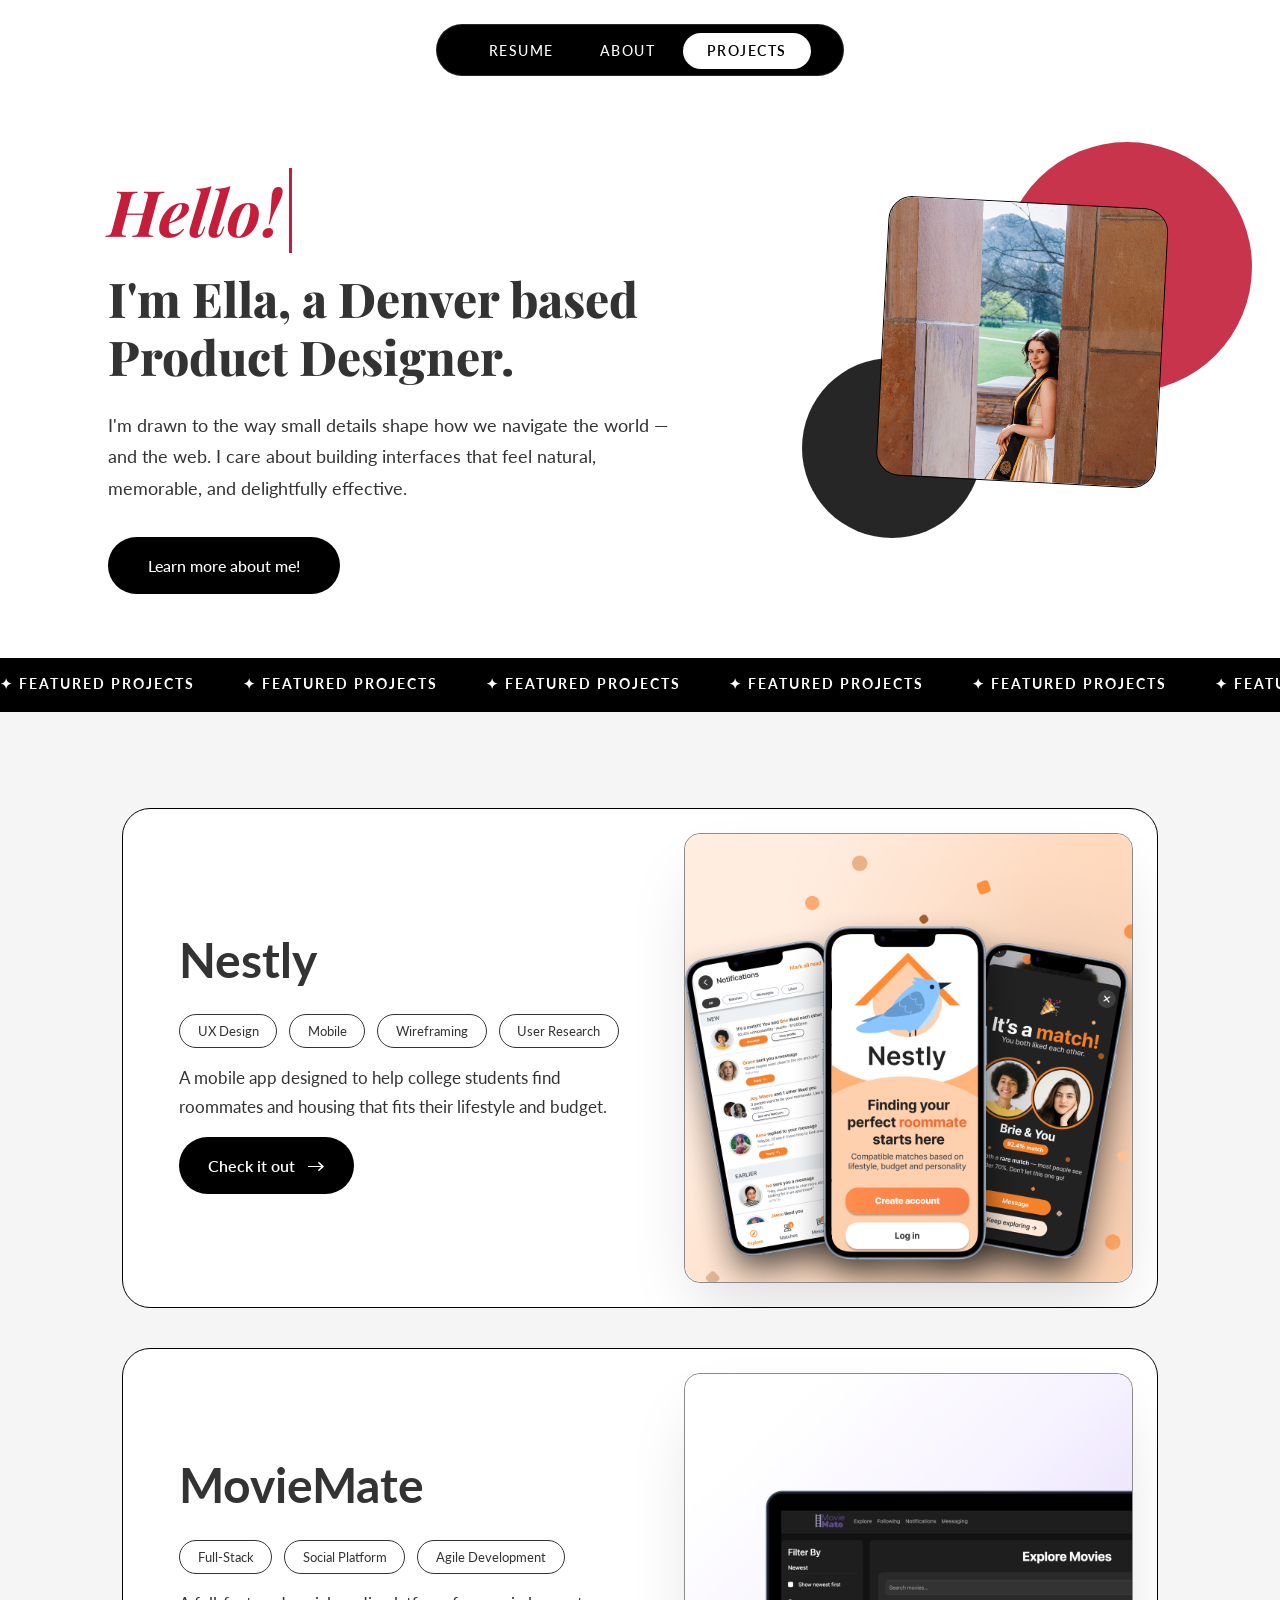
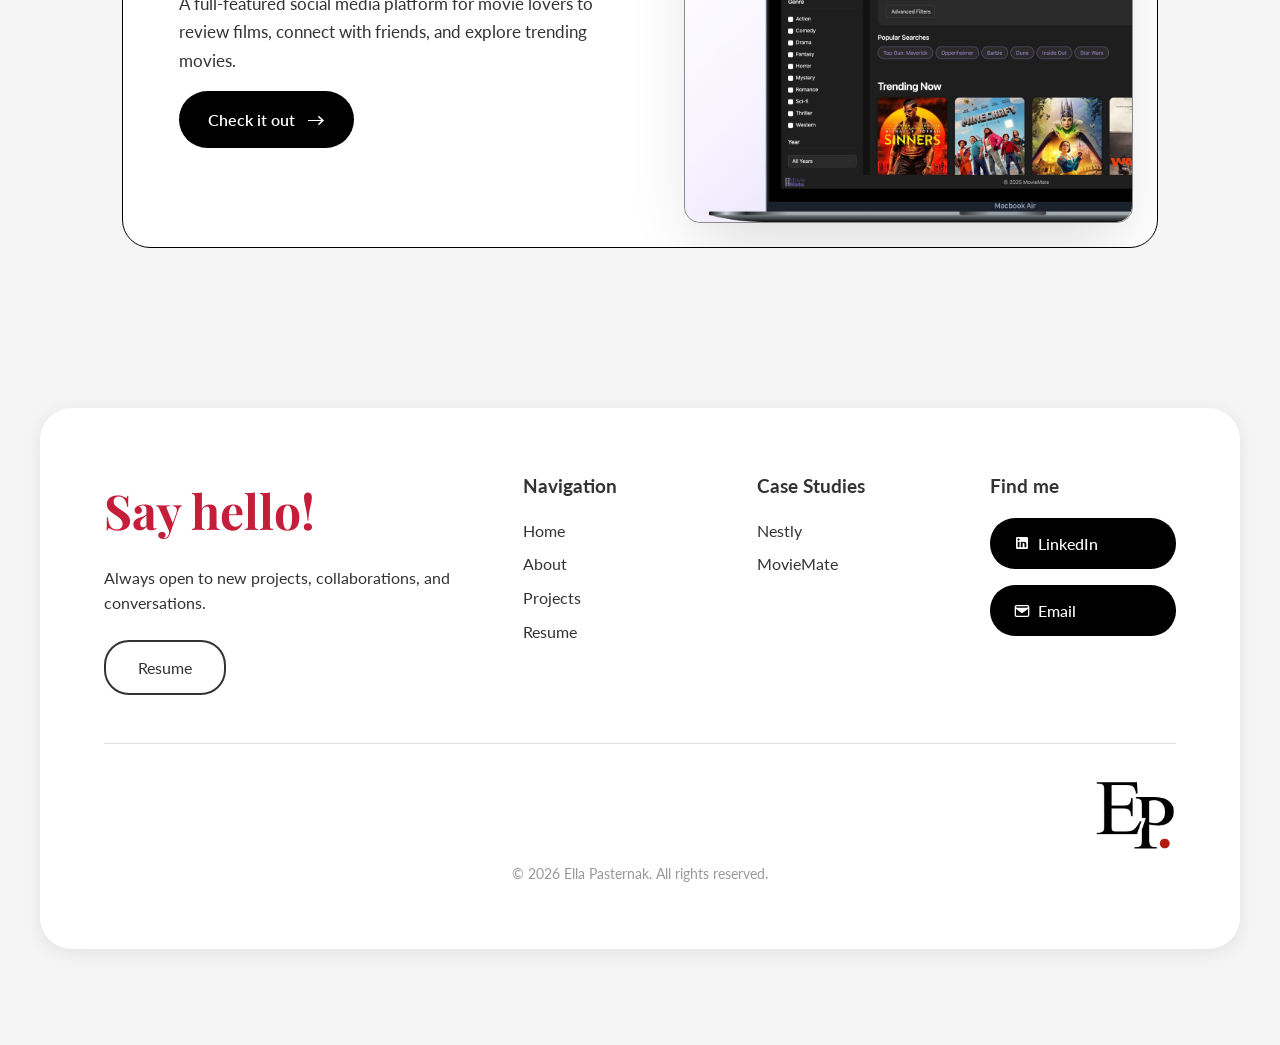
==== commit fffae950: "Update nestly + links" ====
--- a/index.html
+++ b/index.html
@@ -98,7 +98,7 @@
                         <div class="case-study-tags">
                             <span class="case-study-tag">Full-Stack</span>
                             <span class="case-study-tag">Social Platform</span>
-                            <span class="case-study-tag">UI Design</span>
+                            <span class="case-study-tag">Agile Development</span>
                         </div>
                         <p>A full-featured social media platform for movie lovers to review films, connect with friends, and explore trending movies.</p>
                         <a href="Moviemate.html" class="case-study-link">Check it out</a>
@@ -106,7 +106,7 @@
                     <div class="case-study-image-wrapper">
                         <div class="cs-browser-frame">
                             <div class="cs-browser-content">
-                                <img src="/img/Moviemate thumbnail.png" alt="Preview of MovieMate app">
+                                <img src="img/Moviematethumbnail.png" alt="Preview of MovieMate app">
                             </div>
                         </div>
                     </div>
@@ -126,14 +126,14 @@
         </section>
     </main>
         
-    <!-- Footer -->
+  <!-- Footer -->
     <footer>
         <div class="footer-card">
             <div class="footer-container">
                 <div class="footer-main">
                     <h2>Say hello!</h2>
                     <p>Always open to new projects, collaborations, and conversations.</p>
-                    <a href="resume.html" class="resume-btn">Resume</a>
+                    <a href="img/Ella_Pasternak_Product_Designer_Resume.pdf" class="resume-btn">Resume</a>
                 </div>
                 
                 <div class="footer-section">
@@ -142,15 +142,15 @@
                         <li><a href="index.html">Home</a></li>
                         <li><a href="about.html">About</a></li>
                         <li><a href="projects.html">Projects</a></li>
-                        <li><a href="resume.html">Resume</a></li>
+                        <li><a href="img/Ella_Pasternak_Product_Designer_Resume.pdf">Resume</a></li>
                     </ul>
                 </div>
 
                 <div class="footer-section">
                     <h3>Case Studies</h3>
                     <ul>
-                        <li><a href="nestly.html">Nestly</a></li>
-                        <li><a href="moviemate.html">MovieMate</a></li>
+                        <li><a href="Nestly.html">Nestly</a></li>
+                        <li><a href="Moviemate.html">MovieMate</a></li>
                     </ul>
                 </div>
 
--- a/styles.css
+++ b/styles.css
@@ -2636,7 +2636,7 @@
 }
 
 .nestly-page .insight-card:hover {
-    border-color: #F16C32;
+    border-color: #fb8856;
     box-shadow: 0 8px 20px rgba(255, 153, 51, 0.15);
 }
 
@@ -2644,7 +2644,7 @@
 .nestly-page .insight-card-icon {
     width: 50px;
     height: 50px;
-    background: #F16C32;
+    background: #fb8856;
     border-radius: 50%;
     display: flex;
     align-items: center;
@@ -2725,7 +2725,7 @@
     width: 56px;
     height: 56px;
     border-radius: 50%;
-    background: #F16C32; 
+    background: #fb8856;
     display: flex;
     align-items: center;
     justify-content: center;
@@ -2847,7 +2847,7 @@
     font-style: italic;
     font-size: 1.2rem;
     font-weight: 600;
-    color: #F16C32;
+    color: #fb8856;
 }
 
 .nestly-page .usability-section .problem-headline {
@@ -2907,7 +2907,7 @@
 .nestly-page .usability-section .issue-card {
     background: var(--white);
     border: 1px solid #E5E5E0;
-    border-left: 4px solid #FF9933;
+    border-left: 4px solid #fb8856;
     border-radius: 12px;
     padding: 1.25rem 1.5rem;
 }
@@ -2924,7 +2924,7 @@
     height: 38px;
     min-width: 38px;
     border-radius: 50%;
-    background: rgba(255, 153, 51, 0.14);
+    background: rgba(255, 153, 51, 0.22);
     display: flex;
     align-items: center;
     justify-content: center;
@@ -2932,7 +2932,7 @@
 
 .nestly-page .usability-section .issue-icon i {
     font-size: 0.95rem;
-    color: #E67E22;
+    color: #fb8856
 }
 
 .nestly-page .usability-section .issue-header h4 {
@@ -2979,7 +2979,7 @@
 }
 
 .nestly-page .usability-section .takeaway-card i {
-    color: #FF9933;
+    color: #fb8856;
     font-size: 1.1rem;
     margin-top: 0.2rem;
 }
@@ -3014,7 +3014,7 @@
 }
 
 .nestly-page .usability-layout {
-    max-width: 1000px;
+    max-width: 800px;
     margin: 0 auto;
     display: flex;
     flex-direction: column;
@@ -3078,7 +3078,7 @@
 
 .nestly-page .issue-icon i {
     font-size: 1.4rem;
-    color: #EB5200;
+    color: #fb8856;
 }
 
 .nestly-page .issue-text h3 {
@@ -3133,40 +3133,58 @@
 }
 
 /* Additional Insights */
-.nestly-page .insights-callout-section {
-    margin-top: 1rem;
-}
-
-.nestly-page .insights-callout-section h3 {
-    font-family: 'Inter', sans-serif;
-    font-size: 1.3rem;
-    font-weight: 600;
-    color: var(--text-gray);
-    margin: 0 0 1.25rem 0;
-}
-
+.nestly-page .insights-band {
+    background: #FDF2E7;
+    max-width: 800px;
+    margin: 0 auto;
+    padding: 3rem 2rem;
+    border-radius: 16px; 
+}
+
+.nestly-page .insights-band .cs-container {
+    max-width: 100%; 
+    margin: 0;
+    padding: 0;
+}
+
+.nestly-page .insights-band h3 {
+    font-family: 'Inter', sans-serif;
+    font-size: 1.5rem;
+    font-weight: 700;
+    color: var(--text-gray);
+    margin: 0 0 2rem 0;
+}
+
+/* ===== Rectangular cards ===== */
 .nestly-page .insights-callout-grid {
     display: grid;
     grid-template-columns: repeat(3, 1fr);
     gap: 1.5rem;
+    align-items: start;
 }
 
 .nestly-page .insight-callout-card {
     background: var(--white);
-    border-left: 3px solid #FF9933;
-    padding: 1.25rem 1.5rem;
+    border: 4px solid #FF9933;
+    border-radius: 12px;
+    padding: 1.75rem;
+}
+
+.nestly-page .insight-callout-card h4 {
+    font-family: 'Inter', sans-serif;
+    font-size: 1.05rem;
+    font-weight: 700;
+    color: var(--text-gray);
+    margin: 0 0 0.75rem 0;
+    line-height: 1.35;
 }
 
 .nestly-page .insight-callout-card p {
     font-family: 'Inter', sans-serif;
+    font-size: 0.92rem;
     line-height: 1.7;
     color: #666;
-    font-size: 0.9rem;
-    margin: 0;
-}
-
-.nestly-page .insight-callout-card strong {
-    color: var(--text-gray);
+    margin: 0;
 }
 
 /* Responsive */
@@ -3177,6 +3195,13 @@
 }
 
 @media (max-width: 640px) {
+    .nestly-page .insights-band {
+        padding: 2.5rem 1.5rem;
+        margin: 0 -1.5rem;
+    }
+}
+
+@media (max-width: 640px) {
     .nestly-page .usability-section {
         padding: 2rem 1.5rem;
     }
@@ -3215,6 +3240,13 @@
     margin: 0 auto 2rem auto;
 }
 
+.nestly-page .brand-image img {
+    width: 800px;
+    height: auto;
+    display: block;
+    margin-top: 2rem;
+    margin-bottom: 1rem;
+}
 .nestly-page .brand-intro-section {
     max-width: 800px;
     margin: 0 auto;
@@ -3387,6 +3419,7 @@
 .nestly-page .wireframes-section {
     background: var(--white);
     padding: 4rem 2rem;
+    padding-bottom: 0rem;
 }
 
 .nestly-page .wireframes-layout {
